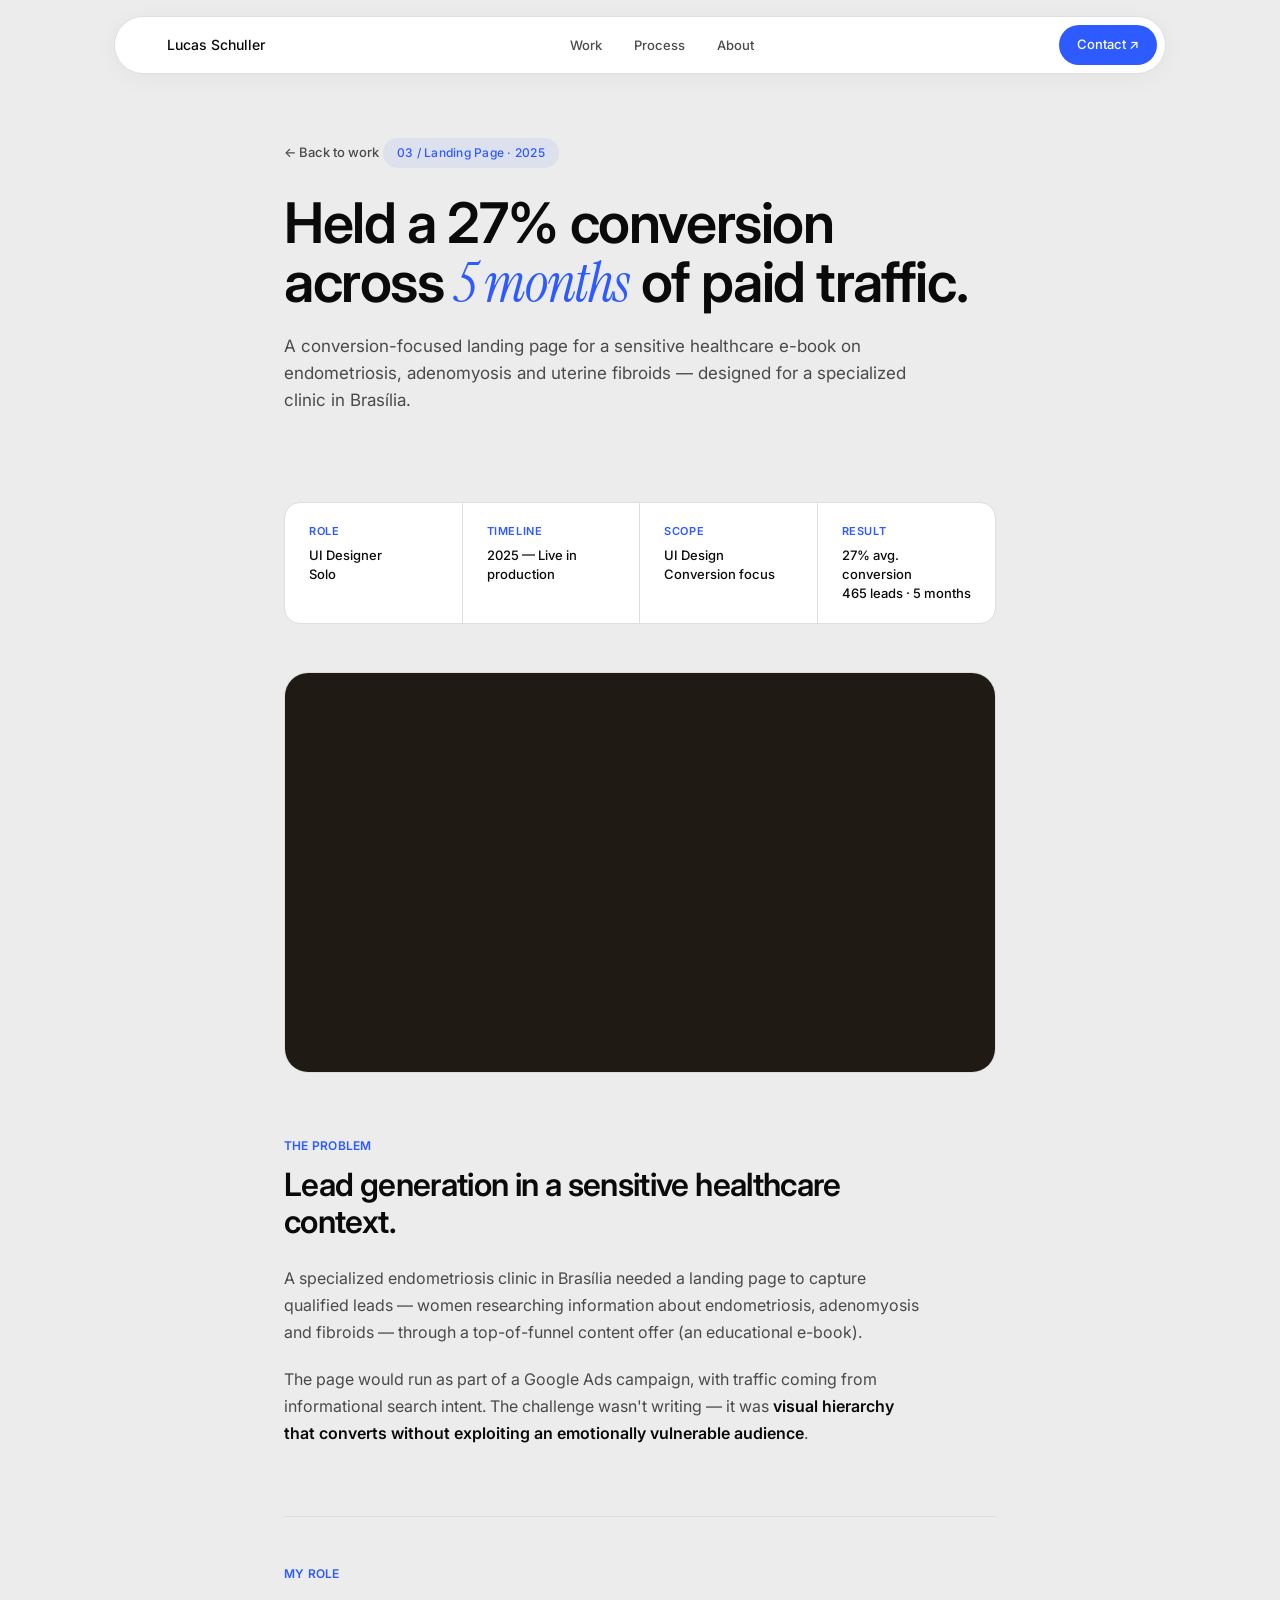
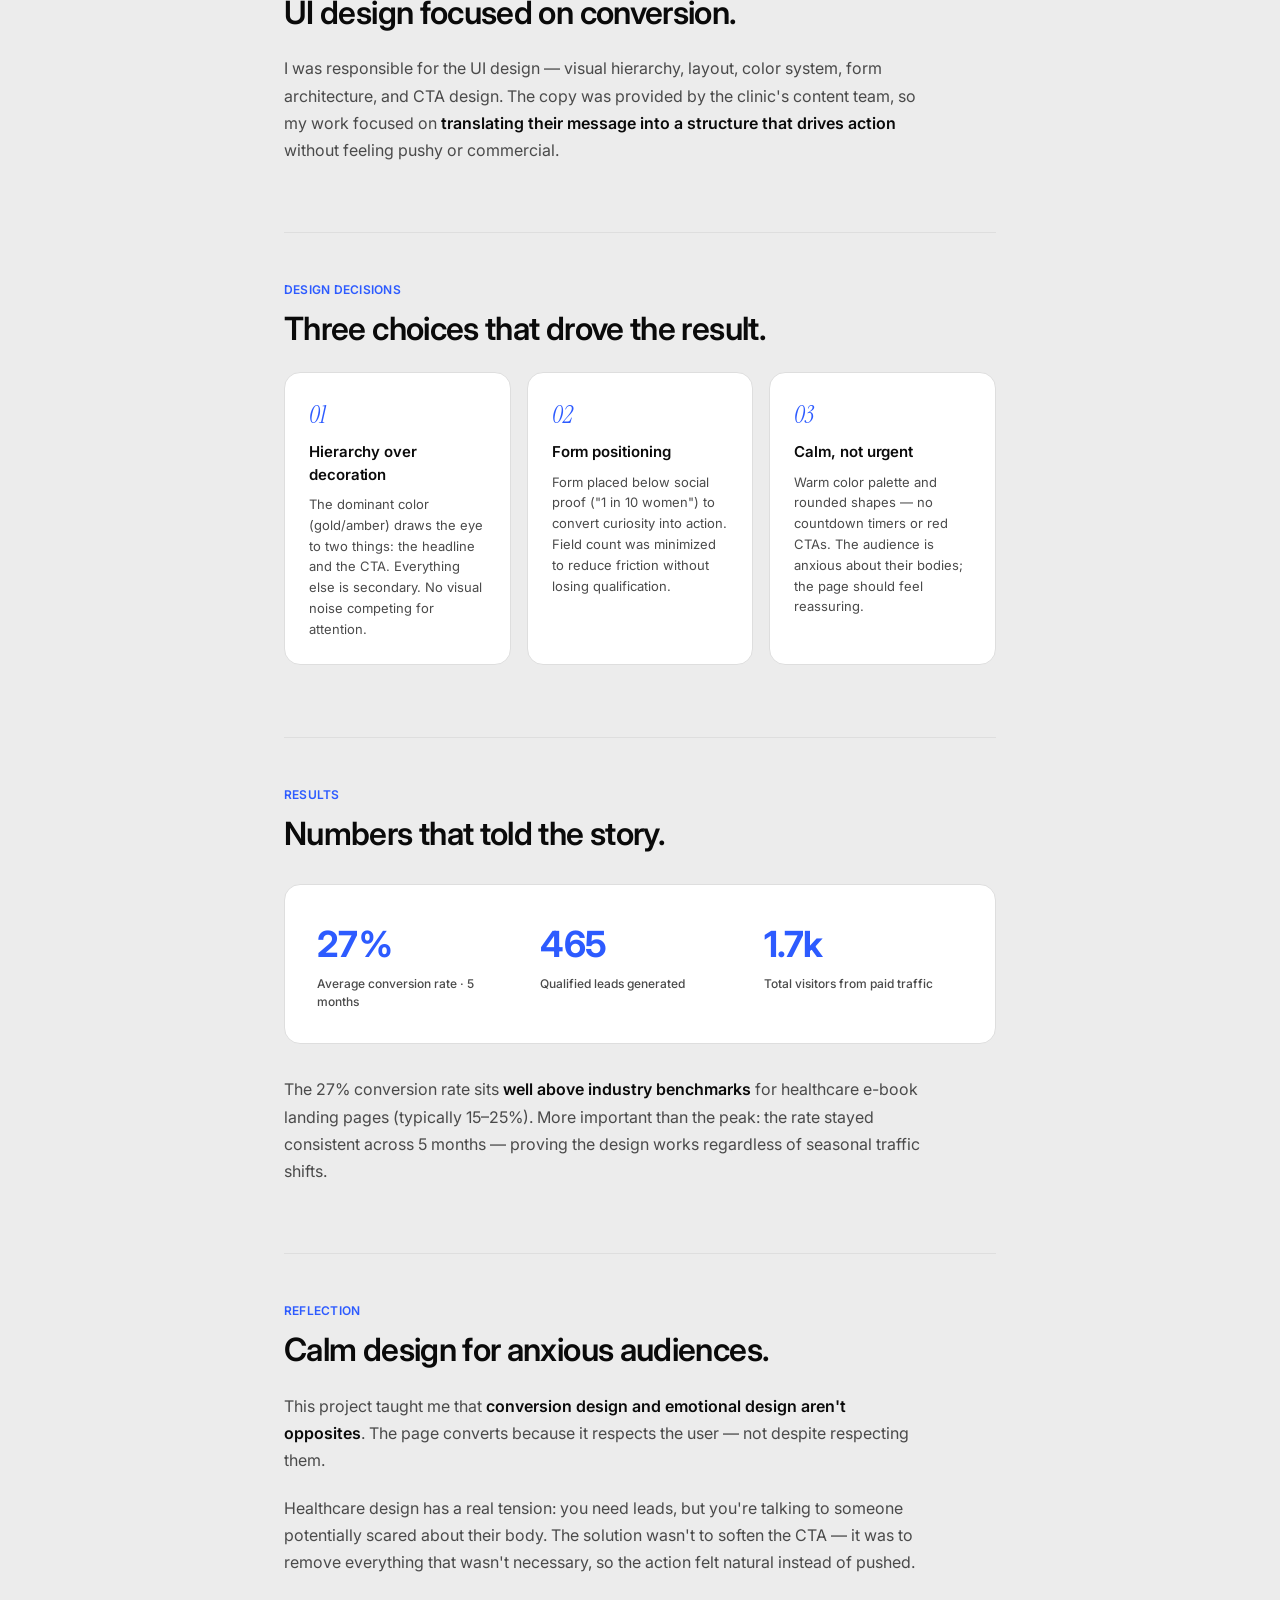
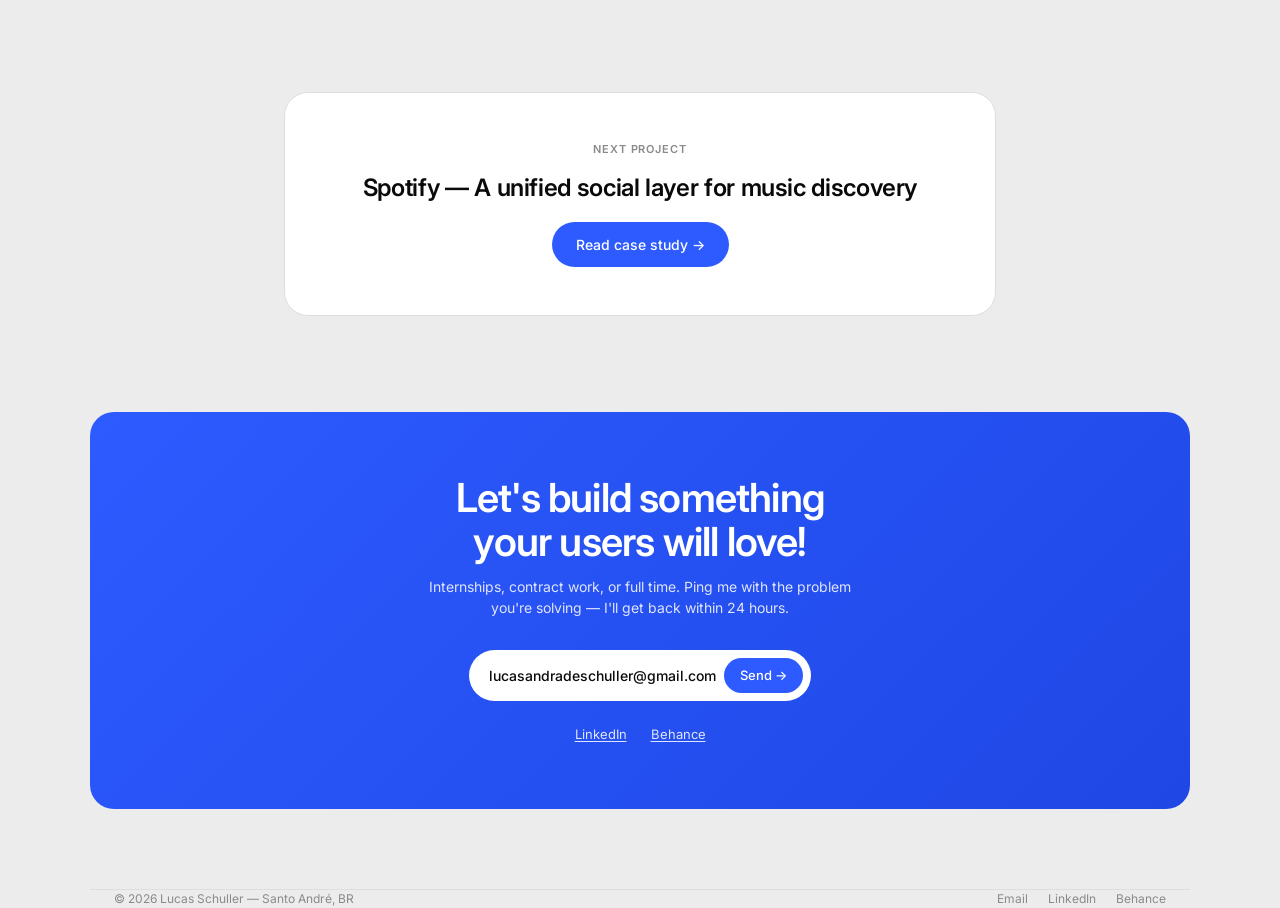
==== case-endometriose.html @ 64b1957c "Add files via upload" ====
<!DOCTYPE html>
<html lang="en">
<head>
<meta charset="UTF-8">
<meta name="viewport" content="width=device-width, initial-scale=1.0">
<title>Endo Clinic — Case Study · Lucas Schuller</title>
<link rel="preconnect" href="https://fonts.googleapis.com">
<link rel="preconnect" href="https://fonts.gstatic.com" crossorigin>
<link href="https://fonts.googleapis.com/css2?family=Inter:wght@300;400;500;600;700;800&family=Instrument+Serif:ital@0;1&display=swap" rel="stylesheet">
<link rel="stylesheet" href="case.css">
<style>
  .endo-video-container {
    background: #1F1A14;
    aspect-ratio: 16/9;
    display: flex;
    align-items: center;
    justify-content: center;
    overflow: hidden;
  }
  .endo-video-container video {
    width: 100%;
    height: 100%;
    object-fit: cover;
  }
</style>
</head>
<body>

<nav>
  <div class="nav-inner">
    <a href="index.html" class="nav-logo">
      <div class="nav-avatar"></div>
      Lucas Schuller
    </a>
    <ul class="nav-links">
      <li><a href="index.html#work">Work</a></li>
      <li><a href="index.html#process">Process</a></li>
      <li><a href="index.html#about">About</a></li>
    </ul>
    <a href="mailto:lucasandradeschuller@gmail.com" class="btn-contact">Contact ↗</a>
  </div>
</nav>

<div class="container-narrow">
  <div class="case-header">
    <a href="index.html#work" class="back-link">← Back to work</a>
    <span class="case-meta-pill">03 / Landing Page · 2025</span>
    <h1 class="case-h1">Held a 27% conversion across <em>5 months</em> of paid traffic.</h1>
    <p class="case-subhead">A conversion-focused landing page for a sensitive healthcare e-book on endometriosis, adenomyosis and uterine fibroids — designed for a specialized clinic in Brasília.</p>
  </div>

  <div class="case-info">
    <div class="case-info-cell">
      <p class="case-info-label">Role</p>
      <p class="case-info-value">UI Designer<br>Solo</p>
    </div>
    <div class="case-info-cell">
      <p class="case-info-label">Timeline</p>
      <p class="case-info-value">2025 — Live in production</p>
    </div>
    <div class="case-info-cell">
      <p class="case-info-label">Scope</p>
      <p class="case-info-value">UI Design<br>Conversion focus</p>
    </div>
    <div class="case-info-cell">
      <p class="case-info-label">Result</p>
      <p class="case-info-value">27% avg. conversion<br>465 leads · 5 months</p>
    </div>
  </div>
</div>

<div class="container-narrow">
  <div class="case-hero-visual reveal">
    <div class="endo-video-container">
      <video autoplay muted loop playsinline>
        <source src="assets/endo-video.mp4" type="video/mp4">
      </video>
    </div>
  </div>
</div>

<div class="container-narrow">

  <section class="case-section">
    <p class="section-label">The Problem</p>
    <h2 class="section-title">Lead generation in a sensitive healthcare context.</h2>
    <p class="section-text">A specialized endometriosis clinic in Brasília needed a landing page to capture qualified leads — women researching information about endometriosis, adenomyosis and fibroids — through a top-of-funnel content offer (an educational e-book).</p>
    <p class="section-text">The page would run as part of a Google Ads campaign, with traffic coming from informational search intent. The challenge wasn't writing — it was <strong>visual hierarchy that converts without exploiting an emotionally vulnerable audience</strong>.</p>
  </section>

  <section class="case-section">
    <p class="section-label">My Role</p>
    <h2 class="section-title">UI design focused on conversion.</h2>
    <p class="section-text">I was responsible for the UI design — visual hierarchy, layout, color system, form architecture, and CTA design. The copy was provided by the clinic's content team, so my work focused on <strong>translating their message into a structure that drives action</strong> without feeling pushy or commercial.</p>
  </section>

  <section class="case-section">
    <p class="section-label">Design Decisions</p>
    <h2 class="section-title">Three choices that drove the result.</h2>

    <div class="decision-grid">
      <div class="decision-card">
        <p class="decision-num">01</p>
        <p class="decision-title">Hierarchy over decoration</p>
        <p class="decision-desc">The dominant color (gold/amber) draws the eye to two things: the headline and the CTA. Everything else is secondary. No visual noise competing for attention.</p>
      </div>
      <div class="decision-card">
        <p class="decision-num">02</p>
        <p class="decision-title">Form positioning</p>
        <p class="decision-desc">Form placed below social proof ("1 in 10 women") to convert curiosity into action. Field count was minimized to reduce friction without losing qualification.</p>
      </div>
      <div class="decision-card">
        <p class="decision-num">03</p>
        <p class="decision-title">Calm, not urgent</p>
        <p class="decision-desc">Warm color palette and rounded shapes — no countdown timers or red CTAs. The audience is anxious about their bodies; the page should feel reassuring.</p>
      </div>
    </div>
  </section>

  <section class="case-section">
    <p class="section-label">Results</p>
    <h2 class="section-title">Numbers that told the story.</h2>

    <div class="stat-card">
      <div class="stat-row">
        <div>
          <p class="stat-value">27%</p>
          <p class="stat-label">Average conversion rate · 5 months</p>
        </div>
        <div>
          <p class="stat-value">465</p>
          <p class="stat-label">Qualified leads generated</p>
        </div>
        <div>
          <p class="stat-value">1.7k</p>
          <p class="stat-label">Total visitors from paid traffic</p>
        </div>
      </div>
    </div>

    <p class="section-text">The 27% conversion rate sits <strong>well above industry benchmarks</strong> for healthcare e-book landing pages (typically 15–25%). More important than the peak: the rate stayed consistent across 5 months — proving the design works regardless of seasonal traffic shifts.</p>
  </section>

  <section class="case-section">
    <p class="section-label">Reflection</p>
    <h2 class="section-title">Calm design for anxious audiences.</h2>
    <p class="section-text">This project taught me that <strong>conversion design and emotional design aren't opposites</strong>. The page converts because it respects the user — not despite respecting them.</p>
    <p class="section-text">Healthcare design has a real tension: you need leads, but you're talking to someone potentially scared about their body. The solution wasn't to soften the CTA — it was to remove everything that wasn't necessary, so the action felt natural instead of pushed.</p>
  </section>

  <div class="next-case">
    <p class="next-case-label">Next project</p>
    <p class="next-case-title">Spotify — A unified social layer for music discovery</p>
    <a href="case-spotify.html">Read case study →</a>
  </div>

</div>

<section id="contact" class="container">
  <div class="contact-card">
    <h2 class="contact-heading">Let's build something<br>your users will love!</h2>
    <p class="contact-sub">Internships, contract work, or full time. Ping me with the problem you're solving — I'll get back within 24 hours.</p>
    <div class="contact-email-row">
      <span>lucasandradeschuller@gmail.com</span>
      <a href="mailto:lucasandradeschuller@gmail.com">Send →</a>
    </div>
    <div class="contact-links">
      <a href="https://www.linkedin.com/in/lucas-andrade-schuller-6a0051228/" target="_blank" class="contact-link">LinkedIn</a>
      <a href="https://www.behance.net/lucasschuller" target="_blank" class="contact-link">Behance</a>
    </div>
  </div>
</section>

<footer class="container">
  <span>© 2026 Lucas Schuller — Santo André, BR</span>
  <div class="footer-links">
    <a href="mailto:lucasandradeschuller@gmail.com">Email</a>
    <a href="https://www.linkedin.com/in/lucas-andrade-schuller-6a0051228/" target="_blank">LinkedIn</a>
    <a href="https://www.behance.net/lucasschuller" target="_blank">Behance</a>
  </div>
</footer>

<script>
  const reveals = document.querySelectorAll('.reveal');
  const observer = new IntersectionObserver(entries => {
    entries.forEach(e => {
      if (e.isIntersecting) {
        e.target.classList.add('visible');
        observer.unobserve(e.target);
      }
    });
  }, { threshold: 0.1 });
  reveals.forEach(el => observer.observe(el));
</script>
</body>
</html>
---- case.css ----
/* Shared styles for case study pages */
*, *::before, *::after { margin: 0; padding: 0; box-sizing: border-box; }

:root {
  --bg: #ECECEC;
  --bg-card: #F4F4F4;
  --bg-elevated: #FFFFFF;
  --ink: #0A0A0A;
  --ink-mid: #4A4A4A;
  --ink-light: #8A8A8A;
  --ink-faint: #BCBCBC;
  --border: #DEDEDE;
  --accent: #2D5BFF;
  --accent-hover: #1F47E5;
  --sans: 'Inter', system-ui, sans-serif;
  --serif: 'Instrument Serif', Georgia, serif;
  --radius-sm: 8px;
  --radius-md: 16px;
  --radius-lg: 24px;
}

html { scroll-behavior: smooth; }
body {
  background: var(--bg);
  color: var(--ink);
  font-family: var(--sans);
  font-weight: 400;
  font-size: 15px;
  line-height: 1.5;
  -webkit-font-smoothing: antialiased;
}

.container { max-width: 1100px; margin: 0 auto; padding: 0 24px; }
.container-narrow { max-width: 760px; margin: 0 auto; padding: 0 24px; }

/* Nav (same as index) */
nav {
  position: sticky;
  top: 16px;
  z-index: 100;
  margin: 16px auto 0;
  max-width: 1100px;
  padding: 0 24px;
}
.nav-inner {
  background: var(--bg-elevated);
  border: 1px solid var(--border);
  border-radius: 100px;
  padding: 8px 8px 8px 16px;
  display: flex;
  justify-content: space-between;
  align-items: center;
  box-shadow: 0 4px 24px rgba(0,0,0,0.04);
}
.nav-logo {
  display: flex;
  align-items: center;
  gap: 8px;
  font-weight: 500;
  font-size: 14px;
  text-decoration: none;
  color: var(--ink);
}
.nav-avatar {
  width: 28px;
  height: 28px;
  border-radius: 50%;
  background: url('assets/lucas-photo.jpg') center/cover;
}
.nav-links { display: flex; gap: 4px; list-style: none; }
.nav-links a {
  font-size: 13px;
  font-weight: 500;
  text-decoration: none;
  color: var(--ink-mid);
  padding: 8px 14px;
  border-radius: 100px;
  transition: all 0.15s;
}
.nav-links a:hover { color: var(--ink); background: var(--bg); }

.btn-contact {
  background: var(--accent);
  color: white;
  font-size: 13px;
  font-weight: 500;
  padding: 10px 18px;
  border-radius: 100px;
  text-decoration: none;
  transition: all 0.15s;
}
.btn-contact:hover { background: var(--accent-hover); }

/* Back link */
.back-link {
  display: inline-flex;
  align-items: center;
  gap: 8px;
  font-size: 13px;
  color: var(--ink-mid);
  text-decoration: none;
  margin-bottom: 2rem;
  transition: color 0.15s;
  font-weight: 500;
}
.back-link:hover { color: var(--ink); }

/* Case header */
.case-header { padding: 4rem 0 3rem; }

.case-meta-pill {
  display: inline-flex;
  gap: 8px;
  align-items: center;
  font-size: 12px;
  font-weight: 500;
  color: var(--accent);
  background: rgba(45, 91, 255, 0.08);
  padding: 6px 14px;
  border-radius: 100px;
  margin-bottom: 1.25rem;
  letter-spacing: 0.02em;
}

.case-h1 {
  font-size: clamp(36px, 5vw, 56px);
  font-weight: 600;
  line-height: 1.05;
  letter-spacing: -0.025em;
  margin-bottom: 1.25rem;
  max-width: 760px;
}
.case-h1 em {
  font-family: var(--serif);
  font-style: italic;
  font-weight: 400;
  color: var(--accent);
}

.case-subhead {
  font-size: 17px;
  color: var(--ink-mid);
  line-height: 1.6;
  max-width: 640px;
  margin-bottom: 2.5rem;
}

/* Case info grid */
.case-info {
  display: grid;
  grid-template-columns: repeat(4, 1fr);
  gap: 0;
  background: var(--bg-elevated);
  border: 1px solid var(--border);
  border-radius: var(--radius-md);
  overflow: hidden;
  margin-bottom: 3rem;
}
@media (max-width: 720px) {
  .case-info { grid-template-columns: repeat(2, 1fr); }
}
.case-info-cell {
  padding: 1.25rem 1.5rem;
  border-right: 1px solid var(--border);
}
.case-info-cell:last-child { border-right: none; }
@media (max-width: 720px) {
  .case-info-cell { border-right: 1px solid var(--border); border-bottom: 1px solid var(--border); }
  .case-info-cell:nth-child(2n) { border-right: none; }
  .case-info-cell:nth-last-child(-n+2) { border-bottom: none; }
}
.case-info-label {
  font-size: 11px;
  font-weight: 600;
  color: var(--accent);
  text-transform: uppercase;
  letter-spacing: 0.06em;
  margin-bottom: 0.4rem;
}
.case-info-value {
  font-size: 13px;
  color: var(--ink);
  font-weight: 500;
  line-height: 1.45;
}

/* Hero visual */
.case-hero-visual {
  border-radius: var(--radius-lg);
  overflow: hidden;
  margin-bottom: 4rem;
  background: var(--bg-elevated);
  border: 1px solid var(--border);
}
.case-hero-visual img,
.case-hero-visual video {
  width: 100%;
  display: block;
}

/* Section */
.case-section {
  padding: 3rem 0;
  border-top: 1px solid var(--border);
}
.case-section:first-of-type { border-top: none; padding-top: 0; }

.section-label {
  font-size: 12px;
  font-weight: 600;
  color: var(--accent);
  margin-bottom: 0.75rem;
  letter-spacing: 0.02em;
  text-transform: uppercase;
}

.section-title {
  font-size: clamp(24px, 3vw, 32px);
  font-weight: 600;
  line-height: 1.15;
  letter-spacing: -0.02em;
  margin-bottom: 1.5rem;
  max-width: 640px;
}

.section-text {
  font-size: 16px;
  color: var(--ink-mid);
  line-height: 1.7;
  max-width: 640px;
  margin-bottom: 1.25rem;
}

.section-text strong { color: var(--ink); font-weight: 600; }

/* Highlight stat */
.stat-card {
  background: var(--bg-elevated);
  border: 1px solid var(--border);
  border-radius: var(--radius-md);
  padding: 2rem;
  margin: 2rem 0;
}
.stat-row {
  display: grid;
  grid-template-columns: repeat(3, 1fr);
  gap: 1.5rem;
}
@media (max-width: 720px) { .stat-row { grid-template-columns: 1fr; } }
.stat-value {
  font-size: 36px;
  font-weight: 700;
  letter-spacing: -0.02em;
  color: var(--accent);
  margin-bottom: 0.25rem;
}
.stat-label {
  font-size: 12px;
  font-weight: 500;
  color: var(--ink-mid);
}

/* Decision cards */
.decision-grid {
  display: grid;
  grid-template-columns: repeat(3, 1fr);
  gap: 1rem;
  margin: 1.5rem 0;
}
@media (max-width: 720px) { .decision-grid { grid-template-columns: 1fr; } }
.decision-card {
  background: var(--bg-elevated);
  border: 1px solid var(--border);
  border-radius: var(--radius-md);
  padding: 1.5rem;
}
.decision-num {
  font-family: var(--serif);
  font-style: italic;
  font-size: 24px;
  color: var(--accent);
  margin-bottom: 0.5rem;
}
.decision-title {
  font-size: 15px;
  font-weight: 600;
  margin-bottom: 0.5rem;
  letter-spacing: -0.005em;
}
.decision-desc {
  font-size: 13px;
  color: var(--ink-mid);
  line-height: 1.6;
}

/* Image showcase */
.showcase {
  margin: 2rem 0;
  border-radius: var(--radius-md);
  overflow: hidden;
  background: var(--bg-elevated);
  border: 1px solid var(--border);
}
.showcase img, .showcase video {
  width: 100%;
  display: block;
}
.showcase-2col {
  display: grid;
  grid-template-columns: 1fr 1fr;
  gap: 1rem;
  margin: 2rem 0;
}
@media (max-width: 720px) { .showcase-2col { grid-template-columns: 1fr; } }
.showcase-2col > div {
  border-radius: var(--radius-md);
  overflow: hidden;
  background: var(--bg-elevated);
  border: 1px solid var(--border);
}
.showcase-2col img {
  width: 100%;
  display: block;
}

/* Live link button */
.live-link {
  display: inline-flex;
  align-items: center;
  gap: 8px;
  background: var(--accent);
  color: white;
  font-size: 14px;
  font-weight: 500;
  padding: 12px 24px;
  border-radius: 100px;
  text-decoration: none;
  transition: all 0.2s;
  margin-top: 1rem;
}
.live-link:hover { background: var(--accent-hover); transform: translateY(-1px); }

/* Next case CTA */
.next-case {
  background: var(--bg-elevated);
  border: 1px solid var(--border);
  border-radius: var(--radius-lg);
  padding: 3rem 2rem;
  text-align: center;
  margin: 3rem 0;
}
.next-case-label {
  font-size: 11px;
  font-weight: 600;
  color: var(--ink-light);
  text-transform: uppercase;
  letter-spacing: 0.08em;
  margin-bottom: 0.75rem;
}
.next-case-title {
  font-size: 24px;
  font-weight: 600;
  margin-bottom: 1rem;
  letter-spacing: -0.015em;
}
.next-case a {
  display: inline-flex;
  align-items: center;
  gap: 8px;
  background: var(--accent);
  color: white;
  font-size: 14px;
  font-weight: 500;
  padding: 12px 24px;
  border-radius: 100px;
  text-decoration: none;
  transition: all 0.2s;
}
.next-case a:hover { background: var(--accent-hover); transform: translateY(-1px); }

/* Contact section (reused from index) */
#contact { padding: 3rem 0 5rem; }
.contact-card {
  background: linear-gradient(135deg, #2D5BFF, #1F47E5);
  border-radius: var(--radius-lg);
  padding: 4rem 2rem;
  text-align: center;
  color: white;
}
.contact-heading {
  font-size: clamp(28px, 4vw, 40px);
  font-weight: 600;
  line-height: 1.1;
  letter-spacing: -0.02em;
  margin-bottom: 0.75rem;
}
.contact-sub {
  font-size: 14px;
  opacity: 0.85;
  margin-bottom: 2rem;
  max-width: 460px;
  margin-left: auto;
  margin-right: auto;
}
.contact-email-row {
  display: inline-flex;
  align-items: center;
  gap: 8px;
  background: white;
  padding: 8px 8px 8px 20px;
  border-radius: 100px;
  margin-bottom: 1.5rem;
}
.contact-email-row span {
  color: var(--ink);
  font-size: 14px;
  font-weight: 500;
}
.contact-email-row a {
  background: var(--accent);
  color: white;
  padding: 8px 16px;
  border-radius: 100px;
  font-size: 13px;
  font-weight: 500;
  text-decoration: none;
}
.contact-links {
  display: flex;
  gap: 1.5rem;
  justify-content: center;
}
.contact-link {
  font-size: 13px;
  color: rgba(255,255,255,0.85);
  text-decoration: underline;
  text-underline-offset: 2px;
}
.contact-link:hover { color: white; }

footer {
  padding: 1.5rem 0 2rem;
  border-top: 1px solid var(--border);
  display: flex;
  justify-content: space-between;
  align-items: center;
  font-size: 12px;
  color: var(--ink-light);
}
.footer-links { display: flex; gap: 1.25rem; }
.footer-links a { color: var(--ink-light); text-decoration: none; }
.footer-links a:hover { color: var(--ink); }

.reveal {
  opacity: 0;
  transform: translateY(20px);
  transition: opacity 0.7s cubic-bezier(0.23,1,0.32,1), transform 0.7s cubic-bezier(0.23,1,0.32,1);
}
.reveal.visible { opacity: 1; transform: translateY(0); }
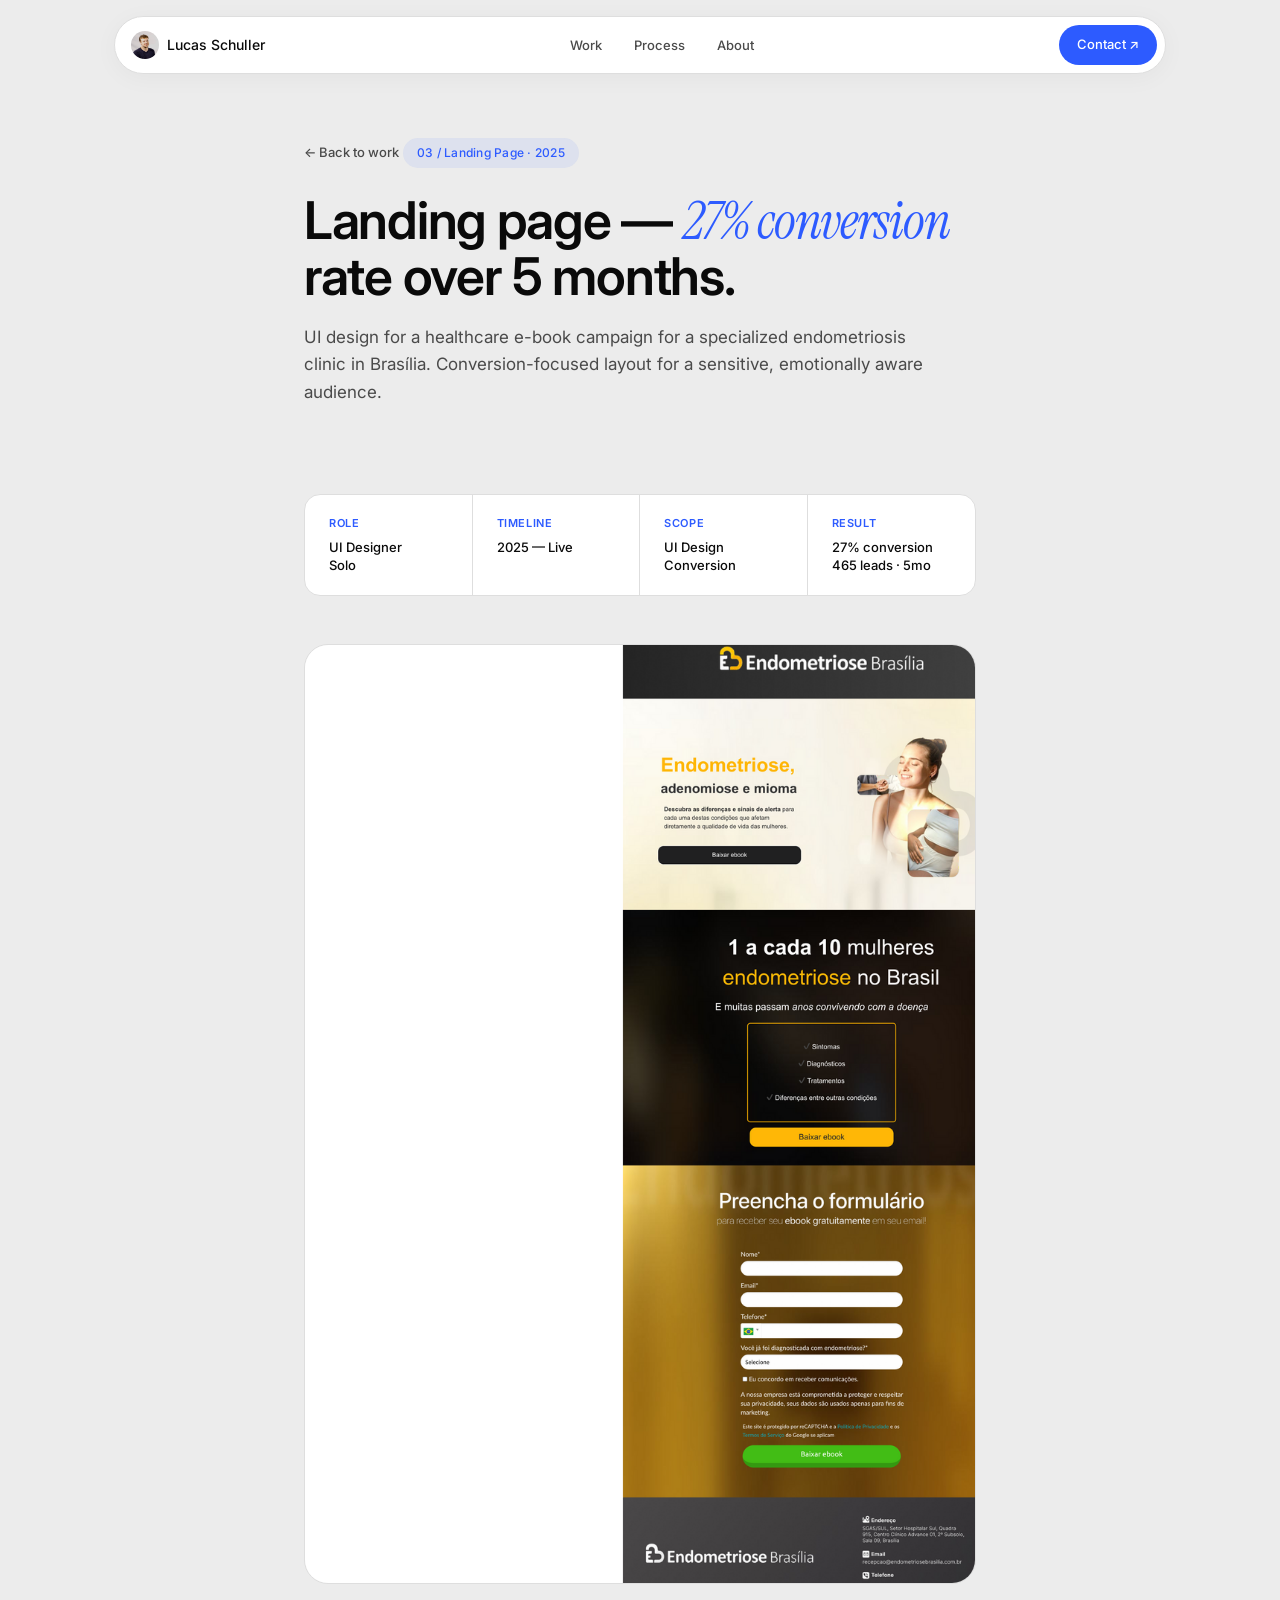
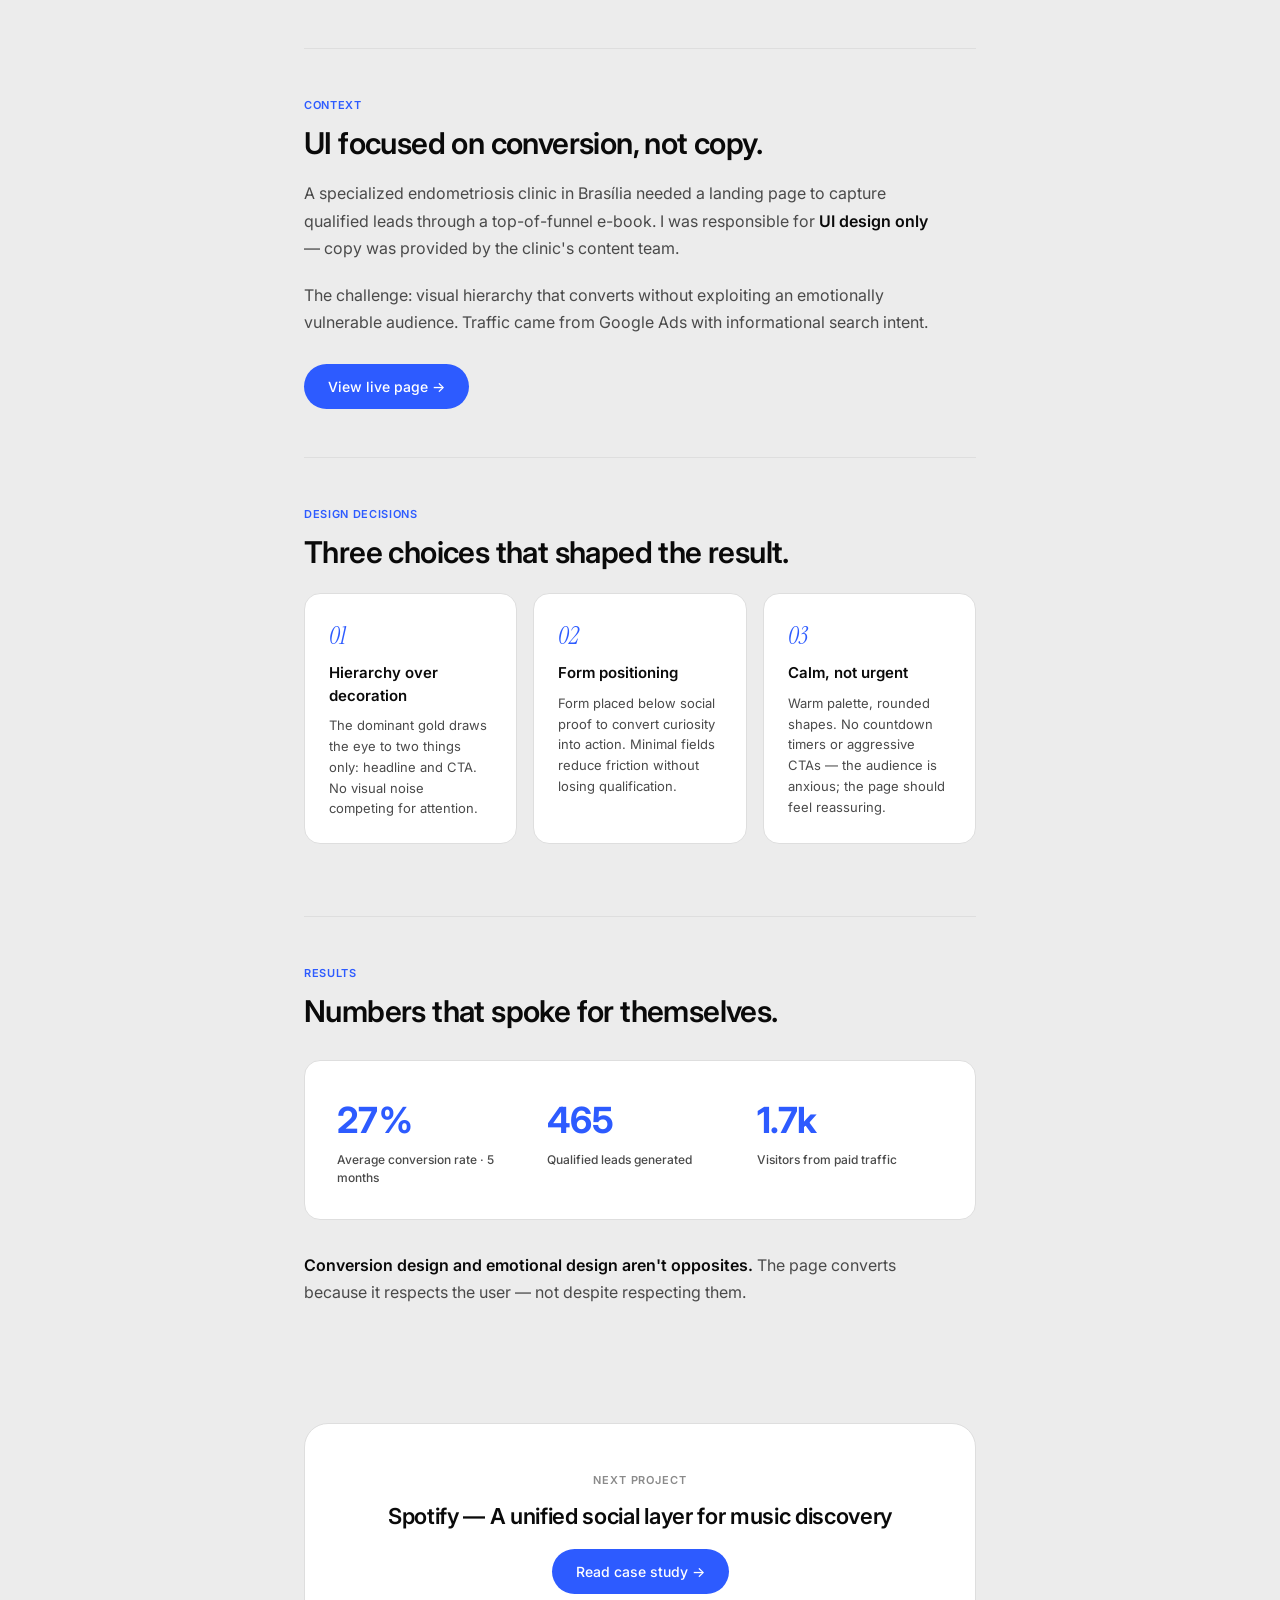
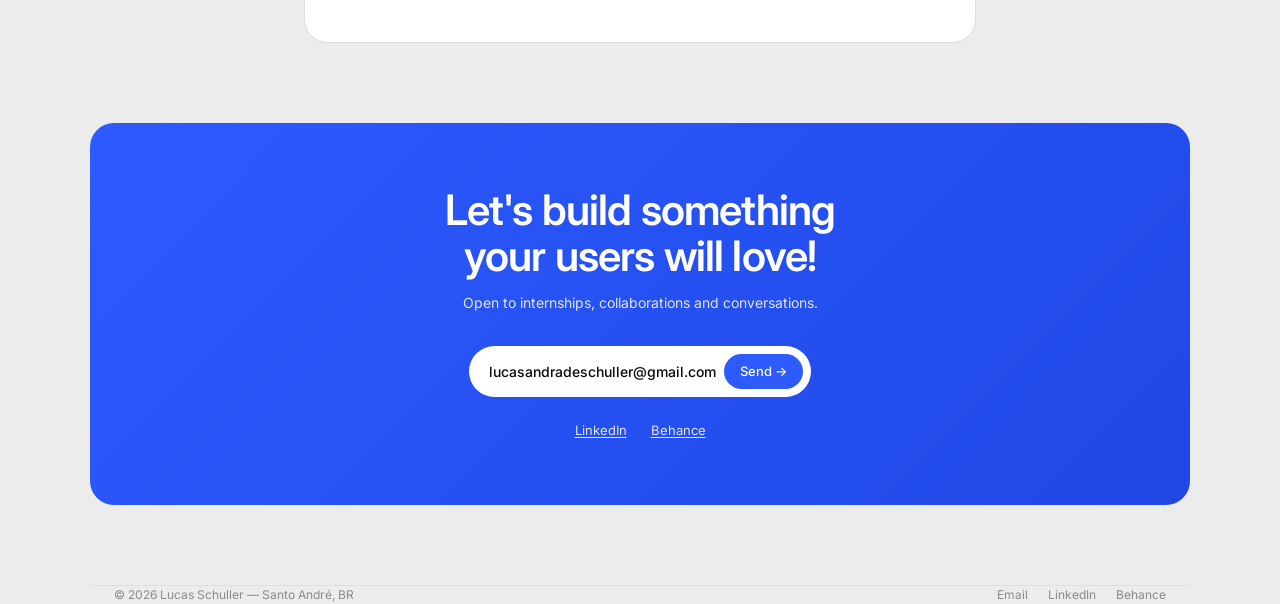
==== commit 859be40f: "Add files via upload" ====
--- a/case-endometriose.html
+++ b/case-endometriose.html
@@ -3,30 +3,14 @@
 <head>
 <meta charset="UTF-8">
 <meta name="viewport" content="width=device-width, initial-scale=1.0">
-<title>Endo Clinic — Case Study · Lucas Schuller</title>
-<link rel="preconnect" href="https://fonts.googleapis.com">
-<link rel="preconnect" href="https://fonts.gstatic.com" crossorigin>
-<link href="https://fonts.googleapis.com/css2?family=Inter:wght@300;400;500;600;700;800&family=Instrument+Serif:ital@0;1&display=swap" rel="stylesheet">
+<title>Endo Clinic — Lucas Schuller</title>
+<link href="https://fonts.googleapis.com/css2?family=Inter:ital,wght@0,300;0,400;0,500;0,600;0,700;0,800;1,400&family=Instrument+Serif:ital@0;1&display=swap" rel="stylesheet">
 <link rel="stylesheet" href="case.css">
-<style>
-  .endo-video-container {
-    background: #1F1A14;
-    aspect-ratio: 16/9;
-    display: flex;
-    align-items: center;
-    justify-content: center;
-    overflow: hidden;
-  }
-  .endo-video-container video {
-    width: 100%;
-    height: 100%;
-    object-fit: cover;
-  }
-</style>
+
 </head>
 <body>
 
-<nav>
+<div class="nav-wrap" id="nav-bar">
   <div class="nav-inner">
     <a href="index.html" class="nav-logo">
       <div class="nav-avatar"></div>
@@ -37,143 +21,72 @@
       <li><a href="index.html#process">Process</a></li>
       <li><a href="index.html#about">About</a></li>
     </ul>
-    <a href="mailto:lucasandradeschuller@gmail.com" class="btn-contact">Contact ↗</a>
+    <a href="mailto:lucasandradeschuller@gmail.com" class="btn-cta">Contact ↗</a>
   </div>
-</nav>
+</div>
 
-<div class="container-narrow">
+<div class="narrow">
   <div class="case-header">
-    <a href="index.html#work" class="back-link">← Back to work</a>
-    <span class="case-meta-pill">03 / Landing Page · 2025</span>
-    <h1 class="case-h1">Held a 27% conversion across <em>5 months</em> of paid traffic.</h1>
-    <p class="case-subhead">A conversion-focused landing page for a sensitive healthcare e-book on endometriosis, adenomyosis and uterine fibroids — designed for a specialized clinic in Brasília.</p>
+    <a href="index.html" class="back-btn">← Back to work</a>
+    <div class="case-pill">03 / Landing Page · 2025</div>
+    <h1 class="case-h1">Landing page — <em>27% conversion</em> rate over 5 months.</h1>
+    <p class="case-sub">UI design for a healthcare e-book campaign for a specialized endometriosis clinic in Brasília. Conversion-focused layout for a sensitive, emotionally aware audience.</p>
   </div>
+  <div class="case-info">
+    <div class="info-cell"><p class="info-label">Role</p><p class="info-val">UI Designer<br>Solo</p></div>
+    <div class="info-cell"><p class="info-label">Timeline</p><p class="info-val">2025 — Live</p></div>
+    <div class="info-cell"><p class="info-label">Scope</p><p class="info-val">UI Design<br>Conversion</p></div>
+    <div class="info-cell"><p class="info-label">Result</p><p class="info-val">27% conversion<br>465 leads · 5mo</p></div>
+  </div>
+  <div class="hero-visual"><img src="assets/endo-lp-clean.png" alt="Endometriose LP"></div>
+  <div class="case-section">
+    <p class="cs-label">Context</p>
+    <h2 class="cs-title">UI focused on conversion, not copy.</h2>
+    <p class="cs-text">A specialized endometriosis clinic in Brasília needed a landing page to capture qualified leads through a top-of-funnel e-book. I was responsible for <strong>UI design only</strong> — copy was provided by the clinic's content team.</p>
+    <p class="cs-text">The challenge: visual hierarchy that converts without exploiting an emotionally vulnerable audience. Traffic came from Google Ads with informational search intent.</p>
+    <a href="https://materiais.endometriosebsb.med.br" target="_blank" class="live-btn" style="margin-top:0.5rem;margin-bottom:0">View live page →</a>
+  </div>
+  <div class="case-section">
+    <p class="cs-label">Design Decisions</p>
+    <h2 class="cs-title">Three choices that shaped the result.</h2>
+    <div class="dgrid">
+      <div class="dcell"><p class="dcell-num">01</p><p class="dcell-title">Hierarchy over decoration</p><p class="dcell-desc">The dominant gold draws the eye to two things only: headline and CTA. No visual noise competing for attention.</p></div>
+      <div class="dcell"><p class="dcell-num">02</p><p class="dcell-title">Form positioning</p><p class="dcell-desc">Form placed below social proof to convert curiosity into action. Minimal fields reduce friction without losing qualification.</p></div>
+      <div class="dcell"><p class="dcell-num">03</p><p class="dcell-title">Calm, not urgent</p><p class="dcell-desc">Warm palette, rounded shapes. No countdown timers or aggressive CTAs — the audience is anxious; the page should feel reassuring.</p></div>
+    </div>
+  </div>
+  <div class="case-section">
+    <p class="cs-label">Results</p>
+    <h2 class="cs-title">Numbers that spoke for themselves.</h2>
+    <div class="stat-card"><div class="stat-row">
+      <div><p class="stat-val">27%</p><p class="stat-lbl">Average conversion rate · 5 months</p></div>
+      <div><p class="stat-val">465</p><p class="stat-lbl">Qualified leads generated</p></div>
+      <div><p class="stat-val">1.7k</p><p class="stat-lbl">Visitors from paid traffic</p></div>
+    </div></div>
+    <p class="cs-text"><strong>Conversion design and emotional design aren't opposites.</strong> The page converts because it respects the user — not despite respecting them.</p>
+  </div>
+  <div class="next-card">
+    <p class="next-lbl">Next project</p>
+    <p class="next-title">Spotify — A unified social layer for music discovery</p>
+    <a href="case-spotify.html" class="btn-primary" style="display:inline-flex">Read case study →</a>
+  </div>
+</div>
 
-  <div class="case-info">
-    <div class="case-info-cell">
-      <p class="case-info-label">Role</p>
-      <p class="case-info-value">UI Designer<br>Solo</p>
-    </div>
-    <div class="case-info-cell">
-      <p class="case-info-label">Timeline</p>
-      <p class="case-info-value">2025 — Live in production</p>
-    </div>
-    <div class="case-info-cell">
-      <p class="case-info-label">Scope</p>
-      <p class="case-info-value">UI Design<br>Conversion focus</p>
-    </div>
-    <div class="case-info-cell">
-      <p class="case-info-label">Result</p>
-      <p class="case-info-value">27% avg. conversion<br>465 leads · 5 months</p>
+<div class="container" style="padding:2rem 0 5rem">
+  <div class="contact-card">
+    <h2 class="contact-h">Let's build something<br>your users will love!</h2>
+    <p class="contact-sub">Open to internships, collaborations and conversations.</p>
+    <div class="email-row"><span>lucasandradeschuller@gmail.com</span><a href="mailto:lucasandradeschuller@gmail.com">Send →</a></div>
+    <div class="c-links">
+      <a href="https://www.linkedin.com/in/lucas-andrade-schuller-6a0051228/" target="_blank" class="c-link">LinkedIn</a>
+      <a href="https://www.behance.net/lucasschuller" target="_blank" class="c-link">Behance</a>
     </div>
   </div>
 </div>
 
-<div class="container-narrow">
-  <div class="case-hero-visual reveal">
-    <div class="endo-video-container">
-      <video autoplay muted loop playsinline>
-        <source src="assets/endo-video.mp4" type="video/mp4">
-      </video>
-    </div>
-  </div>
-</div>
-
-<div class="container-narrow">
-
-  <section class="case-section">
-    <p class="section-label">The Problem</p>
-    <h2 class="section-title">Lead generation in a sensitive healthcare context.</h2>
-    <p class="section-text">A specialized endometriosis clinic in Brasília needed a landing page to capture qualified leads — women researching information about endometriosis, adenomyosis and fibroids — through a top-of-funnel content offer (an educational e-book).</p>
-    <p class="section-text">The page would run as part of a Google Ads campaign, with traffic coming from informational search intent. The challenge wasn't writing — it was <strong>visual hierarchy that converts without exploiting an emotionally vulnerable audience</strong>.</p>
-  </section>
-
-  <section class="case-section">
-    <p class="section-label">My Role</p>
-    <h2 class="section-title">UI design focused on conversion.</h2>
-    <p class="section-text">I was responsible for the UI design — visual hierarchy, layout, color system, form architecture, and CTA design. The copy was provided by the clinic's content team, so my work focused on <strong>translating their message into a structure that drives action</strong> without feeling pushy or commercial.</p>
-  </section>
-
-  <section class="case-section">
-    <p class="section-label">Design Decisions</p>
-    <h2 class="section-title">Three choices that drove the result.</h2>
-
-    <div class="decision-grid">
-      <div class="decision-card">
-        <p class="decision-num">01</p>
-        <p class="decision-title">Hierarchy over decoration</p>
-        <p class="decision-desc">The dominant color (gold/amber) draws the eye to two things: the headline and the CTA. Everything else is secondary. No visual noise competing for attention.</p>
-      </div>
-      <div class="decision-card">
-        <p class="decision-num">02</p>
-        <p class="decision-title">Form positioning</p>
-        <p class="decision-desc">Form placed below social proof ("1 in 10 women") to convert curiosity into action. Field count was minimized to reduce friction without losing qualification.</p>
-      </div>
-      <div class="decision-card">
-        <p class="decision-num">03</p>
-        <p class="decision-title">Calm, not urgent</p>
-        <p class="decision-desc">Warm color palette and rounded shapes — no countdown timers or red CTAs. The audience is anxious about their bodies; the page should feel reassuring.</p>
-      </div>
-    </div>
-  </section>
-
-  <section class="case-section">
-    <p class="section-label">Results</p>
-    <h2 class="section-title">Numbers that told the story.</h2>
-
-    <div class="stat-card">
-      <div class="stat-row">
-        <div>
-          <p class="stat-value">27%</p>
-          <p class="stat-label">Average conversion rate · 5 months</p>
-        </div>
-        <div>
-          <p class="stat-value">465</p>
-          <p class="stat-label">Qualified leads generated</p>
-        </div>
-        <div>
-          <p class="stat-value">1.7k</p>
-          <p class="stat-label">Total visitors from paid traffic</p>
-        </div>
-      </div>
-    </div>
-
-    <p class="section-text">The 27% conversion rate sits <strong>well above industry benchmarks</strong> for healthcare e-book landing pages (typically 15–25%). More important than the peak: the rate stayed consistent across 5 months — proving the design works regardless of seasonal traffic shifts.</p>
-  </section>
-
-  <section class="case-section">
-    <p class="section-label">Reflection</p>
-    <h2 class="section-title">Calm design for anxious audiences.</h2>
-    <p class="section-text">This project taught me that <strong>conversion design and emotional design aren't opposites</strong>. The page converts because it respects the user — not despite respecting them.</p>
-    <p class="section-text">Healthcare design has a real tension: you need leads, but you're talking to someone potentially scared about their body. The solution wasn't to soften the CTA — it was to remove everything that wasn't necessary, so the action felt natural instead of pushed.</p>
-  </section>
-
-  <div class="next-case">
-    <p class="next-case-label">Next project</p>
-    <p class="next-case-title">Spotify — A unified social layer for music discovery</p>
-    <a href="case-spotify.html">Read case study →</a>
-  </div>
-
-</div>
-
-<section id="contact" class="container">
-  <div class="contact-card">
-    <h2 class="contact-heading">Let's build something<br>your users will love!</h2>
-    <p class="contact-sub">Internships, contract work, or full time. Ping me with the problem you're solving — I'll get back within 24 hours.</p>
-    <div class="contact-email-row">
-      <span>lucasandradeschuller@gmail.com</span>
-      <a href="mailto:lucasandradeschuller@gmail.com">Send →</a>
-    </div>
-    <div class="contact-links">
-      <a href="https://www.linkedin.com/in/lucas-andrade-schuller-6a0051228/" target="_blank" class="contact-link">LinkedIn</a>
-      <a href="https://www.behance.net/lucasschuller" target="_blank" class="contact-link">Behance</a>
-    </div>
-  </div>
-</section>
-
 <footer class="container">
   <span>© 2026 Lucas Schuller — Santo André, BR</span>
-  <div class="footer-links">
+  <div class="f-links">
     <a href="mailto:lucasandradeschuller@gmail.com">Email</a>
     <a href="https://www.linkedin.com/in/lucas-andrade-schuller-6a0051228/" target="_blank">LinkedIn</a>
     <a href="https://www.behance.net/lucasschuller" target="_blank">Behance</a>
@@ -181,16 +94,8 @@
 </footer>
 
 <script>
-  const reveals = document.querySelectorAll('.reveal');
-  const observer = new IntersectionObserver(entries => {
-    entries.forEach(e => {
-      if (e.isIntersecting) {
-        e.target.classList.add('visible');
-        observer.unobserve(e.target);
-      }
-    });
-  }, { threshold: 0.1 });
-  reveals.forEach(el => observer.observe(el));
+window.addEventListener('scroll', () => {
+  document.getElementById('nav-bar').classList.toggle('scrolled', window.scrollY > 40);
+});
 </script>
-</body>
-</html>
+</body></html>
--- a/case.css
+++ b/case.css
@@ -1,459 +1,129 @@
-/* Shared styles for case study pages */
+
 *, *::before, *::after { margin: 0; padding: 0; box-sizing: border-box; }
+:root {
+  --bg: #ECECEC; --bg-card: #E4E4E4; --bg-elevated: #FFFFFF;
+  --ink: #0A0A0A; --ink-mid: #4A4A4A; --ink-light: #8A8A8A; --ink-faint: #BCBCBC;
+  --border: #DEDEDE; --accent: #2D5BFF; --accent-h: #1F47E5;
+  --sans: 'Inter', system-ui, sans-serif; --serif: 'Instrument Serif', Georgia, serif;
+  --r-sm: 8px; --r-md: 16px; --r-lg: 24px;
+}
+html { scroll-behavior: smooth; }
+body { background: var(--bg); color: var(--ink); font-family: var(--sans); font-size: 15px; line-height: 1.5; -webkit-font-smoothing: antialiased; }
+.container { max-width: 1100px; margin: 0 auto; padding: 0 24px; }
+.narrow { max-width: 720px; margin: 0 auto; padding: 0 24px; }
 
-:root {
-  --bg: #ECECEC;
-  --bg-card: #F4F4F4;
-  --bg-elevated: #FFFFFF;
-  --ink: #0A0A0A;
-  --ink-mid: #4A4A4A;
-  --ink-light: #8A8A8A;
-  --ink-faint: #BCBCBC;
-  --border: #DEDEDE;
-  --accent: #2D5BFF;
-  --accent-hover: #1F47E5;
-  --sans: 'Inter', system-ui, sans-serif;
-  --serif: 'Instrument Serif', Georgia, serif;
-  --radius-sm: 8px;
-  --radius-md: 16px;
-  --radius-lg: 24px;
-}
+/* NAV */
+.nav-wrap { position: sticky; top: 16px; z-index: 100; max-width: 1100px; margin: 16px auto 0; padding: 0 24px; }
+.nav-inner { background: #fff; border: 1px solid var(--border); border-radius: 100px; padding: 8px 8px 8px 16px; display: flex; justify-content: space-between; align-items: center; box-shadow: 0 4px 24px rgba(0,0,0,.04); }
+.nav-logo { display: flex; align-items: center; gap: 8px; font-weight: 500; font-size: 14px; text-decoration: none; color: var(--ink); font-family: var(--sans); }
+.nav-avatar { width: 28px; height: 28px; border-radius: 50%; background: url('assets/lucas-photo.jpg') center/cover; flex-shrink: 0; }
+.nav-links { display: flex; gap: 4px; list-style: none; }
+.nav-links a { font-size: 13px; font-weight: 500; color: var(--ink-mid); padding: 8px 14px; border-radius: 100px; background: none; text-decoration: none; transition: all .15s; }
+.nav-links a:hover { color: var(--ink); background: var(--bg); }
+.btn-cta { background: var(--accent); color: #fff; font-size: 13px; font-weight: 500; padding: 10px 18px; border-radius: 100px; border: none; cursor: pointer; font-family: var(--sans); transition: all .15s; text-decoration: none; display: inline-block; }
+.btn-cta:hover { background: var(--accent-h); }
 
-html { scroll-behavior: smooth; }
-body {
-  background: var(--bg);
-  color: var(--ink);
-  font-family: var(--sans);
-  font-weight: 400;
-  font-size: 15px;
-  line-height: 1.5;
-  -webkit-font-smoothing: antialiased;
-}
+/* HERO (index only) */
+.hero { padding: 6rem 0 5rem; max-width: 720px; }
+.hero-eyebrow { font-size: 11px; font-weight: 500; letter-spacing: .1em; text-transform: uppercase; color: var(--ink-light); margin-bottom: 1.25rem; }
+.hero-title { font-size: clamp(40px,6vw,64px); font-weight: 600; line-height: 1.05; letter-spacing: -.025em; margin-bottom: 1.5rem; }
+.hero-title em { font-family: var(--serif); font-style: italic; font-weight: 400; color: var(--accent); }
+.hero-desc { font-size: 16px; color: var(--ink-mid); line-height: 1.65; max-width: 480px; margin-bottom: 2rem; }
+.btn-primary { background: var(--accent); color: #fff; font-size: 14px; font-weight: 500; padding: 12px 24px; border-radius: 100px; border: none; cursor: pointer; font-family: var(--sans); display: inline-flex; align-items: center; gap: 8px; transition: all .2s; text-decoration: none; }
+.btn-primary:hover { background: var(--accent-h); transform: translateY(-1px); }
 
-.container { max-width: 1100px; margin: 0 auto; padding: 0 24px; }
-.container-narrow { max-width: 760px; margin: 0 auto; padding: 0 24px; }
+/* SECTION LABELS */
+.s-label { font-size: 12px; font-weight: 500; color: var(--accent); margin-bottom: .75rem; }
+.s-title { font-size: clamp(28px,4vw,42px); font-weight: 600; line-height: 1.1; letter-spacing: -.02em; margin-bottom: 2.5rem; }
 
-/* Nav (same as index) */
-nav {
-  position: sticky;
-  top: 16px;
-  z-index: 100;
-  margin: 16px auto 0;
-  max-width: 1100px;
-  padding: 0 24px;
-}
-.nav-inner {
-  background: var(--bg-elevated);
-  border: 1px solid var(--border);
-  border-radius: 100px;
-  padding: 8px 8px 8px 16px;
-  display: flex;
-  justify-content: space-between;
-  align-items: center;
-  box-shadow: 0 4px 24px rgba(0,0,0,0.04);
-}
-.nav-logo {
-  display: flex;
-  align-items: center;
-  gap: 8px;
-  font-weight: 500;
-  font-size: 14px;
-  text-decoration: none;
-  color: var(--ink);
-}
-.nav-avatar {
-  width: 28px;
-  height: 28px;
-  border-radius: 50%;
-  background: url('assets/lucas-photo.jpg') center/cover;
-}
-.nav-links { display: flex; gap: 4px; list-style: none; }
-.nav-links a {
-  font-size: 13px;
-  font-weight: 500;
-  text-decoration: none;
-  color: var(--ink-mid);
-  padding: 8px 14px;
-  border-radius: 100px;
-  transition: all 0.15s;
-}
-.nav-links a:hover { color: var(--ink); background: var(--bg); }
+/* WORK GRID */
+#work { padding: 4rem 0; }
+.work-grid { display: grid; gap: 16px; }
+.card { background: #fff; border-radius: var(--r-lg); padding: 2rem; text-decoration: none; color: inherit; border: 1px solid var(--border); cursor: pointer; transition: all .3s cubic-bezier(.23,1,.32,1); display: block; }
+.card:hover { transform: translateY(-2px); box-shadow: 0 12px 32px rgba(0,0,0,.06); border-color: var(--ink-faint); }
+.card-meta { font-size: 11px; color: var(--ink-light); text-transform: uppercase; letter-spacing: .06em; margin-bottom: 1rem; font-weight: 500; }
+.card-title { font-size: clamp(18px,2.5vw,24px); font-weight: 600; line-height: 1.2; margin-bottom: .75rem; letter-spacing: -.015em; max-width: 600px; }
+.card-desc { font-size: 14px; color: var(--ink-mid); line-height: 1.6; max-width: 580px; margin-bottom: 1.25rem; }
+.tags { display: flex; gap: 6px; flex-wrap: wrap; margin-bottom: 1.5rem; }
+.tag { font-size: 11px; font-weight: 500; color: var(--ink-mid); background: var(--bg); padding: 5px 11px; border-radius: 100px; border: 1px solid var(--border); }
+.visual { border-radius: var(--r-md); overflow: hidden; aspect-ratio: 16/9; background: var(--bg-card); }
+.visual img { width: 100%; height: 100%; display: block; object-fit: cover; }
+.grid2 { display: grid; grid-template-columns: 1fr 1fr; gap: 16px; }
+.card.compact { display: flex; flex-direction: column; }
+.card.compact .visual { margin-top: auto; aspect-ratio: 4/3; }
 
-.btn-contact {
-  background: var(--accent);
-  color: white;
-  font-size: 13px;
-  font-weight: 500;
-  padding: 10px 18px;
-  border-radius: 100px;
-  text-decoration: none;
-  transition: all 0.15s;
-}
-.btn-contact:hover { background: var(--accent-hover); }
+/* PROCESS */
+#process { padding: 4rem 0; }
+.proc-grid { display: grid; grid-template-columns: repeat(4,1fr); gap: 12px; }
+.proc-step { background: #fff; border: 1px solid var(--border); border-radius: var(--r-md); padding: 1.5rem; }
+.proc-icon { font-size: 18px; margin-bottom: .75rem; }
+.proc-name { font-size: 14px; font-weight: 600; margin-bottom: .5rem; }
+.proc-desc { font-size: 13px; color: var(--ink-mid); line-height: 1.55; }
 
-/* Back link */
-.back-link {
-  display: inline-flex;
-  align-items: center;
-  gap: 8px;
-  font-size: 13px;
-  color: var(--ink-mid);
-  text-decoration: none;
-  margin-bottom: 2rem;
-  transition: color 0.15s;
-  font-weight: 500;
-}
-.back-link:hover { color: var(--ink); }
+/* ABOUT */
+#about { padding: 4rem 0; }
+.about-wrap { background: #fff; border: 1px solid var(--border); border-radius: var(--r-lg); padding: 2.5rem; display: grid; grid-template-columns: 200px 1fr; gap: 2.5rem; align-items: start; }
+.about-photo { width: 100%; aspect-ratio: 1; border-radius: var(--r-md); object-fit: cover; }
+.about-h { font-size: clamp(22px,3vw,28px); font-weight: 600; line-height: 1.2; letter-spacing: -.015em; margin-bottom: 1.25rem; }
+.about-text { font-size: 14px; color: var(--ink-mid); line-height: 1.75; margin-bottom: .85rem; }
+.about-meta { display: grid; grid-template-columns: 1fr 1fr; gap: 1.5rem; margin-top: 1.5rem; padding-top: 1.5rem; border-top: 1px solid var(--border); }
+.meta-label { font-size: 11px; font-weight: 600; color: var(--accent); text-transform: uppercase; letter-spacing: .06em; margin-bottom: .4rem; }
+.meta-val { font-size: 13px; color: var(--ink-mid); }
 
-/* Case header */
+/* CONTACT */
+.contact-card { background: linear-gradient(135deg,#2D5BFF,#1F47E5); border-radius: var(--r-lg); padding: 4rem 2rem; text-align: center; color: #fff; }
+.contact-h { font-size: clamp(28px,4vw,42px); font-weight: 600; line-height: 1.1; letter-spacing: -.02em; margin-bottom: .75rem; }
+.contact-sub { font-size: 14px; opacity: .85; margin-bottom: 2rem; max-width: 400px; margin-left: auto; margin-right: auto; line-height: 1.6; }
+.email-row { display: inline-flex; align-items: center; gap: 8px; background: #fff; padding: 8px 8px 8px 20px; border-radius: 100px; margin-bottom: 1.5rem; }
+.email-row span { color: var(--ink); font-size: 14px; font-weight: 500; }
+.email-row a { background: var(--accent); color: #fff; padding: 8px 16px; border-radius: 100px; font-size: 13px; font-weight: 500; text-decoration: none; }
+.c-links { display: flex; gap: 1.5rem; justify-content: center; }
+.c-link { font-size: 13px; color: rgba(255,255,255,.85); text-decoration: underline; text-underline-offset: 2px; }
+.c-link:hover { color: #fff; }
+
+/* FOOTER */
+footer { padding: 1.5rem 0 2rem; border-top: 1px solid var(--border); display: flex; justify-content: space-between; align-items: center; font-size: 12px; color: var(--ink-light); margin-top: 0; }
+.f-links { display: flex; gap: 1.25rem; }
+.f-links a { color: var(--ink-light); text-decoration: none; }
+.f-links a:hover { color: var(--ink); }
+
+/* CASE PAGES */
 .case-header { padding: 4rem 0 3rem; }
+.back-btn { display: inline-flex; align-items: center; gap: 8px; font-size: 13px; color: var(--ink-mid); text-decoration: none; font-weight: 500; margin-bottom: 2rem; padding: 0; transition: color .15s; }
+.back-btn:hover { color: var(--ink); }
+.case-pill { display: inline-flex; font-size: 12px; font-weight: 500; color: var(--accent); background: rgba(45,91,255,.08); padding: 6px 14px; border-radius: 100px; margin-bottom: 1.25rem; letter-spacing: .02em; }
+.case-h1 { font-size: clamp(32px,5vw,52px); font-weight: 600; line-height: 1.05; letter-spacing: -.025em; margin-bottom: 1.25rem; max-width: 700px; }
+.case-h1 em { font-family: var(--serif); font-style: italic; font-weight: 400; color: var(--accent); }
+.case-sub { font-size: 17px; color: var(--ink-mid); line-height: 1.6; max-width: 620px; margin-bottom: 2.5rem; }
+.case-info { display: grid; grid-template-columns: repeat(4,1fr); background: #fff; border: 1px solid var(--border); border-radius: var(--r-md); overflow: hidden; margin-bottom: 3rem; }
+.info-cell { padding: 1.25rem 1.5rem; border-right: 1px solid var(--border); }
+.info-cell:last-child { border-right: none; }
+.info-label { font-size: 11px; font-weight: 600; color: var(--accent); text-transform: uppercase; letter-spacing: .06em; margin-bottom: .4rem; }
+.info-val { font-size: 13px; font-weight: 500; line-height: 1.45; }
+.hero-visual { border-radius: var(--r-lg); overflow: hidden; margin-bottom: 4rem; border: 1px solid var(--border); background: #fff; }
+.hero-visual img { width: 100%; display: block; }
+.case-section { padding: 3rem 0; border-top: 1px solid var(--border); }
+.cs-label { font-size: 11px; font-weight: 600; color: var(--accent); text-transform: uppercase; letter-spacing: .06em; margin-bottom: .75rem; }
+.cs-title { font-size: clamp(22px,3vw,30px); font-weight: 600; line-height: 1.15; letter-spacing: -.02em; margin-bottom: 1.25rem; max-width: 640px; }
+.cs-text { font-size: 16px; color: var(--ink-mid); line-height: 1.7; max-width: 640px; margin-bottom: 1.25rem; }
+.cs-text strong { color: var(--ink); font-weight: 600; }
+.dgrid { display: grid; grid-template-columns: repeat(3,1fr); gap: 1rem; margin: 1.5rem 0; }
+.dcell { background: #fff; border: 1px solid var(--border); border-radius: var(--r-md); padding: 1.5rem; }
+.dcell-num { font-family: var(--serif); font-style: italic; font-size: 24px; color: var(--accent); margin-bottom: .5rem; }
+.dcell-title { font-size: 15px; font-weight: 600; margin-bottom: .5rem; }
+.dcell-desc { font-size: 13px; color: var(--ink-mid); line-height: 1.6; }
+.stat-card { background: #fff; border: 1px solid var(--border); border-radius: var(--r-md); padding: 2rem; margin: 2rem 0; }
+.stat-row { display: grid; grid-template-columns: repeat(3,1fr); gap: 1.5rem; }
+.stat-val { font-size: 36px; font-weight: 700; letter-spacing: -.02em; color: var(--accent); margin-bottom: .25rem; }
+.stat-lbl { font-size: 12px; font-weight: 500; color: var(--ink-mid); }
+.live-btn { display: inline-flex; align-items: center; gap: 8px; background: var(--accent); color: #fff; font-size: 14px; font-weight: 500; padding: 12px 24px; border-radius: 100px; border: none; cursor: pointer; font-family: var(--sans); transition: all .2s; margin-top: 1rem; text-decoration: none; }
+.live-btn:hover { background: var(--accent-h); transform: translateY(-1px); }
+.phones-showcase { background: #050505; border-radius: var(--r-md); padding: 3rem 2rem; display: flex; gap: 2rem; justify-content: center; overflow-x: auto; margin: 2rem 0; }
+.phones-showcase img { height: 480px; width: auto; border-radius: 28px; flex-shrink: 0; box-shadow: 0 24px 48px rgba(0,0,0,.4); object-fit: contain; }
+.lofi-container { border: 1px solid var(--border); border-radius: var(--r-md); overflow: hidden; margin: 2rem 0; }
+.next-card { background: #fff; border: 1px solid var(--border); border-radius: var(--r-lg); padding: 3rem 2rem; text-align: center; margin: 3rem 0; }
+.next-lbl { font-size: 11px; font-weight: 600; color: var(--ink-light); text-transform: uppercase; letter-spacing: .08em; margin-bottom: .75rem; }
+.next-title { font-size: 22px; font-weight: 600; margin-bottom: 1rem; letter-spacing: -.015em; }
 
-.case-meta-pill {
-  display: inline-flex;
-  gap: 8px;
-  align-items: center;
-  font-size: 12px;
-  font-weight: 500;
-  color: var(--accent);
-  background: rgba(45, 91, 255, 0.08);
-  padding: 6px 14px;
-  border-radius: 100px;
-  margin-bottom: 1.25rem;
-  letter-spacing: 0.02em;
-}
-
-.case-h1 {
-  font-size: clamp(36px, 5vw, 56px);
-  font-weight: 600;
-  line-height: 1.05;
-  letter-spacing: -0.025em;
-  margin-bottom: 1.25rem;
-  max-width: 760px;
-}
-.case-h1 em {
-  font-family: var(--serif);
-  font-style: italic;
-  font-weight: 400;
-  color: var(--accent);
-}
-
-.case-subhead {
-  font-size: 17px;
-  color: var(--ink-mid);
-  line-height: 1.6;
-  max-width: 640px;
-  margin-bottom: 2.5rem;
-}
-
-/* Case info grid */
-.case-info {
-  display: grid;
-  grid-template-columns: repeat(4, 1fr);
-  gap: 0;
-  background: var(--bg-elevated);
-  border: 1px solid var(--border);
-  border-radius: var(--radius-md);
-  overflow: hidden;
-  margin-bottom: 3rem;
-}
-@media (max-width: 720px) {
-  .case-info { grid-template-columns: repeat(2, 1fr); }
-}
-.case-info-cell {
-  padding: 1.25rem 1.5rem;
-  border-right: 1px solid var(--border);
-}
-.case-info-cell:last-child { border-right: none; }
-@media (max-width: 720px) {
-  .case-info-cell { border-right: 1px solid var(--border); border-bottom: 1px solid var(--border); }
-  .case-info-cell:nth-child(2n) { border-right: none; }
-  .case-info-cell:nth-last-child(-n+2) { border-bottom: none; }
-}
-.case-info-label {
-  font-size: 11px;
-  font-weight: 600;
-  color: var(--accent);
-  text-transform: uppercase;
-  letter-spacing: 0.06em;
-  margin-bottom: 0.4rem;
-}
-.case-info-value {
-  font-size: 13px;
-  color: var(--ink);
-  font-weight: 500;
-  line-height: 1.45;
-}
-
-/* Hero visual */
-.case-hero-visual {
-  border-radius: var(--radius-lg);
-  overflow: hidden;
-  margin-bottom: 4rem;
-  background: var(--bg-elevated);
-  border: 1px solid var(--border);
-}
-.case-hero-visual img,
-.case-hero-visual video {
-  width: 100%;
-  display: block;
-}
-
-/* Section */
-.case-section {
-  padding: 3rem 0;
-  border-top: 1px solid var(--border);
-}
-.case-section:first-of-type { border-top: none; padding-top: 0; }
-
-.section-label {
-  font-size: 12px;
-  font-weight: 600;
-  color: var(--accent);
-  margin-bottom: 0.75rem;
-  letter-spacing: 0.02em;
-  text-transform: uppercase;
-}
-
-.section-title {
-  font-size: clamp(24px, 3vw, 32px);
-  font-weight: 600;
-  line-height: 1.15;
-  letter-spacing: -0.02em;
-  margin-bottom: 1.5rem;
-  max-width: 640px;
-}
-
-.section-text {
-  font-size: 16px;
-  color: var(--ink-mid);
-  line-height: 1.7;
-  max-width: 640px;
-  margin-bottom: 1.25rem;
-}
-
-.section-text strong { color: var(--ink); font-weight: 600; }
-
-/* Highlight stat */
-.stat-card {
-  background: var(--bg-elevated);
-  border: 1px solid var(--border);
-  border-radius: var(--radius-md);
-  padding: 2rem;
-  margin: 2rem 0;
-}
-.stat-row {
-  display: grid;
-  grid-template-columns: repeat(3, 1fr);
-  gap: 1.5rem;
-}
-@media (max-width: 720px) { .stat-row { grid-template-columns: 1fr; } }
-.stat-value {
-  font-size: 36px;
-  font-weight: 700;
-  letter-spacing: -0.02em;
-  color: var(--accent);
-  margin-bottom: 0.25rem;
-}
-.stat-label {
-  font-size: 12px;
-  font-weight: 500;
-  color: var(--ink-mid);
-}
-
-/* Decision cards */
-.decision-grid {
-  display: grid;
-  grid-template-columns: repeat(3, 1fr);
-  gap: 1rem;
-  margin: 1.5rem 0;
-}
-@media (max-width: 720px) { .decision-grid { grid-template-columns: 1fr; } }
-.decision-card {
-  background: var(--bg-elevated);
-  border: 1px solid var(--border);
-  border-radius: var(--radius-md);
-  padding: 1.5rem;
-}
-.decision-num {
-  font-family: var(--serif);
-  font-style: italic;
-  font-size: 24px;
-  color: var(--accent);
-  margin-bottom: 0.5rem;
-}
-.decision-title {
-  font-size: 15px;
-  font-weight: 600;
-  margin-bottom: 0.5rem;
-  letter-spacing: -0.005em;
-}
-.decision-desc {
-  font-size: 13px;
-  color: var(--ink-mid);
-  line-height: 1.6;
-}
-
-/* Image showcase */
-.showcase {
-  margin: 2rem 0;
-  border-radius: var(--radius-md);
-  overflow: hidden;
-  background: var(--bg-elevated);
-  border: 1px solid var(--border);
-}
-.showcase img, .showcase video {
-  width: 100%;
-  display: block;
-}
-.showcase-2col {
-  display: grid;
-  grid-template-columns: 1fr 1fr;
-  gap: 1rem;
-  margin: 2rem 0;
-}
-@media (max-width: 720px) { .showcase-2col { grid-template-columns: 1fr; } }
-.showcase-2col > div {
-  border-radius: var(--radius-md);
-  overflow: hidden;
-  background: var(--bg-elevated);
-  border: 1px solid var(--border);
-}
-.showcase-2col img {
-  width: 100%;
-  display: block;
-}
-
-/* Live link button */
-.live-link {
-  display: inline-flex;
-  align-items: center;
-  gap: 8px;
-  background: var(--accent);
-  color: white;
-  font-size: 14px;
-  font-weight: 500;
-  padding: 12px 24px;
-  border-radius: 100px;
-  text-decoration: none;
-  transition: all 0.2s;
-  margin-top: 1rem;
-}
-.live-link:hover { background: var(--accent-hover); transform: translateY(-1px); }
-
-/* Next case CTA */
-.next-case {
-  background: var(--bg-elevated);
-  border: 1px solid var(--border);
-  border-radius: var(--radius-lg);
-  padding: 3rem 2rem;
-  text-align: center;
-  margin: 3rem 0;
-}
-.next-case-label {
-  font-size: 11px;
-  font-weight: 600;
-  color: var(--ink-light);
-  text-transform: uppercase;
-  letter-spacing: 0.08em;
-  margin-bottom: 0.75rem;
-}
-.next-case-title {
-  font-size: 24px;
-  font-weight: 600;
-  margin-bottom: 1rem;
-  letter-spacing: -0.015em;
-}
-.next-case a {
-  display: inline-flex;
-  align-items: center;
-  gap: 8px;
-  background: var(--accent);
-  color: white;
-  font-size: 14px;
-  font-weight: 500;
-  padding: 12px 24px;
-  border-radius: 100px;
-  text-decoration: none;
-  transition: all 0.2s;
-}
-.next-case a:hover { background: var(--accent-hover); transform: translateY(-1px); }
-
-/* Contact section (reused from index) */
-#contact { padding: 3rem 0 5rem; }
-.contact-card {
-  background: linear-gradient(135deg, #2D5BFF, #1F47E5);
-  border-radius: var(--radius-lg);
-  padding: 4rem 2rem;
-  text-align: center;
-  color: white;
-}
-.contact-heading {
-  font-size: clamp(28px, 4vw, 40px);
-  font-weight: 600;
-  line-height: 1.1;
-  letter-spacing: -0.02em;
-  margin-bottom: 0.75rem;
-}
-.contact-sub {
-  font-size: 14px;
-  opacity: 0.85;
-  margin-bottom: 2rem;
-  max-width: 460px;
-  margin-left: auto;
-  margin-right: auto;
-}
-.contact-email-row {
-  display: inline-flex;
-  align-items: center;
-  gap: 8px;
-  background: white;
-  padding: 8px 8px 8px 20px;
-  border-radius: 100px;
-  margin-bottom: 1.5rem;
-}
-.contact-email-row span {
-  color: var(--ink);
-  font-size: 14px;
-  font-weight: 500;
-}
-.contact-email-row a {
-  background: var(--accent);
-  color: white;
-  padding: 8px 16px;
-  border-radius: 100px;
-  font-size: 13px;
-  font-weight: 500;
-  text-decoration: none;
-}
-.contact-links {
-  display: flex;
-  gap: 1.5rem;
-  justify-content: center;
-}
-.contact-link {
-  font-size: 13px;
-  color: rgba(255,255,255,0.85);
-  text-decoration: underline;
-  text-underline-offset: 2px;
-}
-.contact-link:hover { color: white; }
-
-footer {
-  padding: 1.5rem 0 2rem;
-  border-top: 1px solid var(--border);
-  display: flex;
-  justify-content: space-between;
-  align-items: center;
-  font-size: 12px;
-  color: var(--ink-light);
-}
-.footer-links { display: flex; gap: 1.25rem; }
-.footer-links a { color: var(--ink-light); text-decoration: none; }
-.footer-links a:hover { color: var(--ink); }
-
-.reveal {
-  opacity: 0;
-  transform: translateY(20px);
-  transition: opacity 0.7s cubic-bezier(0.23,1,0.32,1), transform 0.7s cubic-bezier(0.23,1,0.32,1);
-}
-.reveal.visible { opacity: 1; transform: translateY(0); }
+/* SPOTIFY lofi iframe */
+.lofi-frame { width: 100%; height: 620px; border: none; }
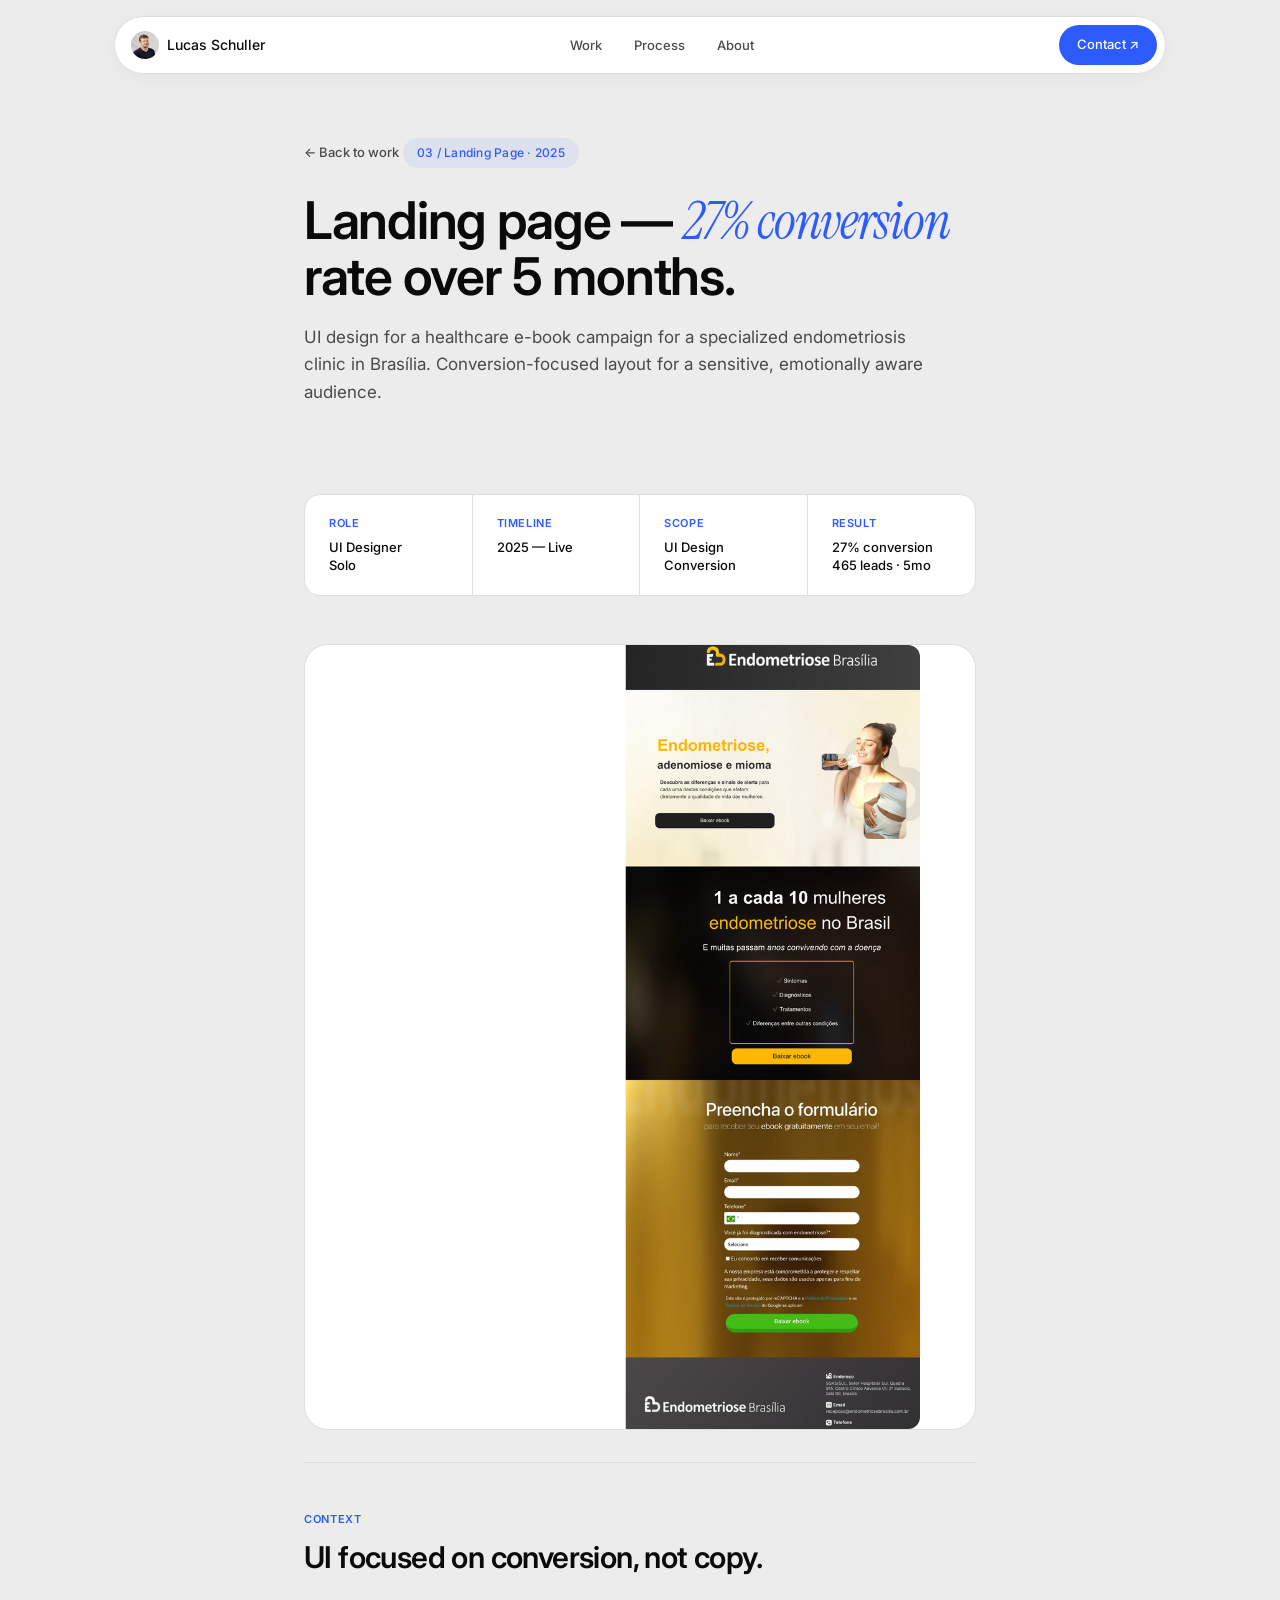
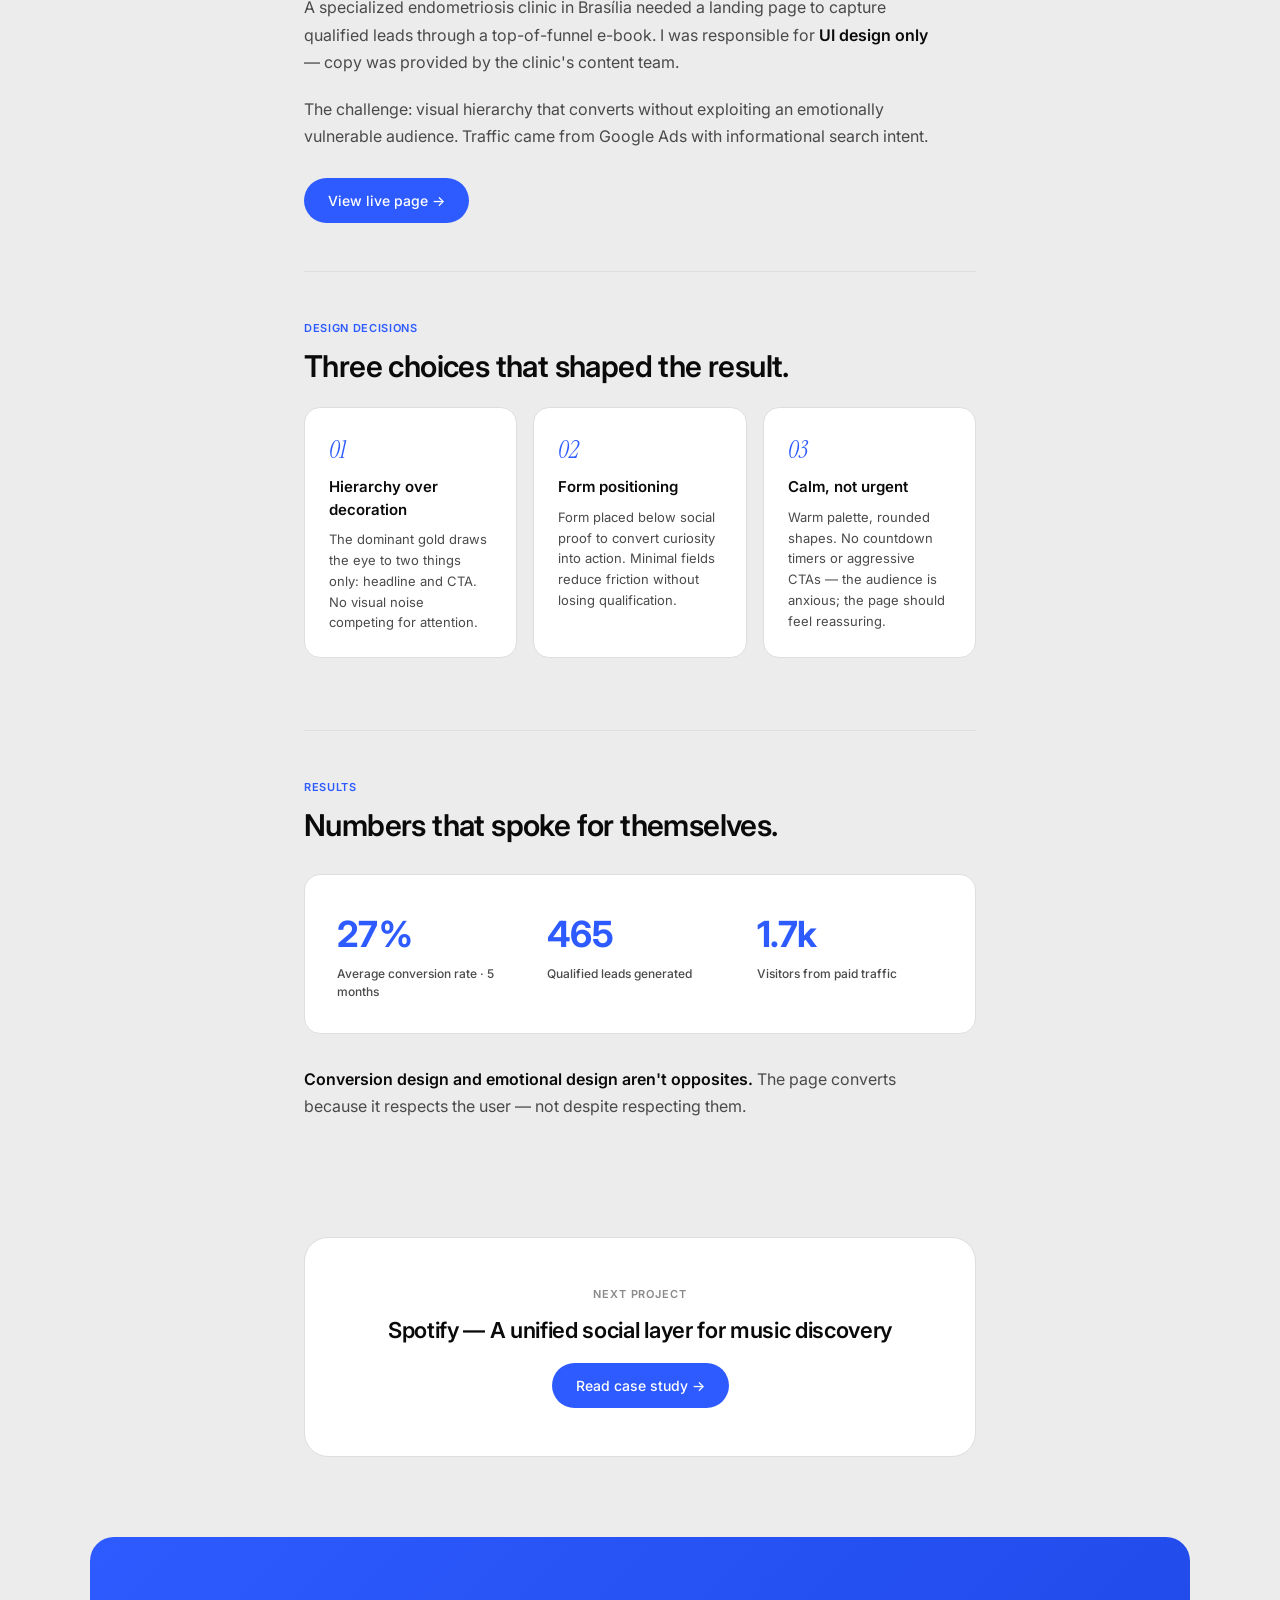
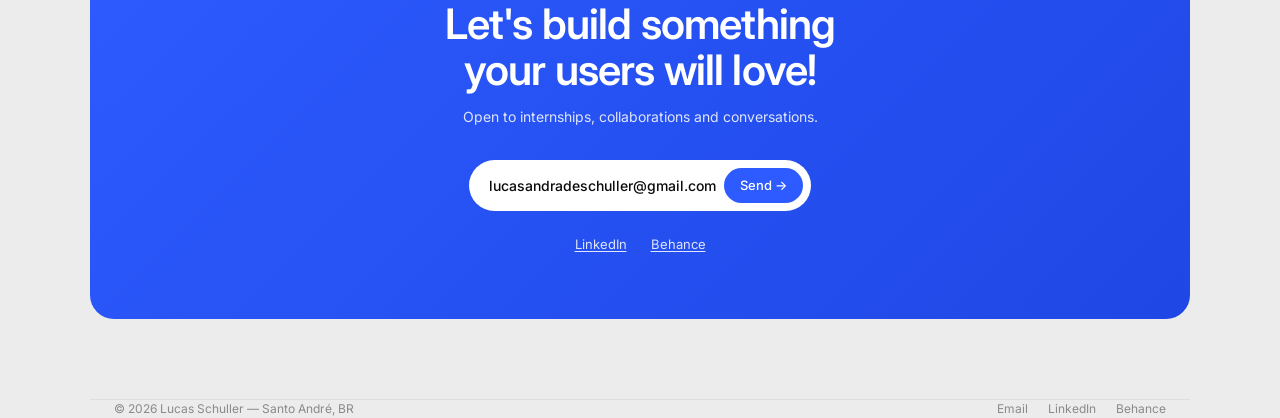
==== commit 8bdc38e3: "Update case-endometriose.html" ====
--- a/case-endometriose.html
+++ b/case-endometriose.html
@@ -6,7 +6,6 @@
 <title>Endo Clinic — Lucas Schuller</title>
 <link href="https://fonts.googleapis.com/css2?family=Inter:ital,wght@0,300;0,400;0,500;0,600;0,700;0,800;1,400&family=Instrument+Serif:ital@0;1&display=swap" rel="stylesheet">
 <link rel="stylesheet" href="case.css">
-
 </head>
 <body>
 
@@ -38,7 +37,11 @@
     <div class="info-cell"><p class="info-label">Scope</p><p class="info-val">UI Design<br>Conversion</p></div>
     <div class="info-cell"><p class="info-label">Result</p><p class="info-val">27% conversion<br>465 leads · 5mo</p></div>
   </div>
-  <div class="hero-visual"><img src="assets/endo-lp-clean.png" alt="Endometriose LP"></div>
+
+  <div class="hero-visual" style="display:flex;justify-content:center;align-items:center;width:100%;max-width:100%;margin:2rem 0;">
+    <img src="assets/endo-lp-clean.png" alt="Endometriose LP" style="width:100%;max-width:560px;height:auto;display:block;border-radius:12px;">
+  </div>
+
   <div class="case-section">
     <p class="cs-label">Context</p>
     <h2 class="cs-title">UI focused on conversion, not copy.</h2>
@@ -98,4 +101,5 @@
   document.getElementById('nav-bar').classList.toggle('scrolled', window.scrollY > 40);
 });
 </script>
-</body></html>+</body>
+</html>
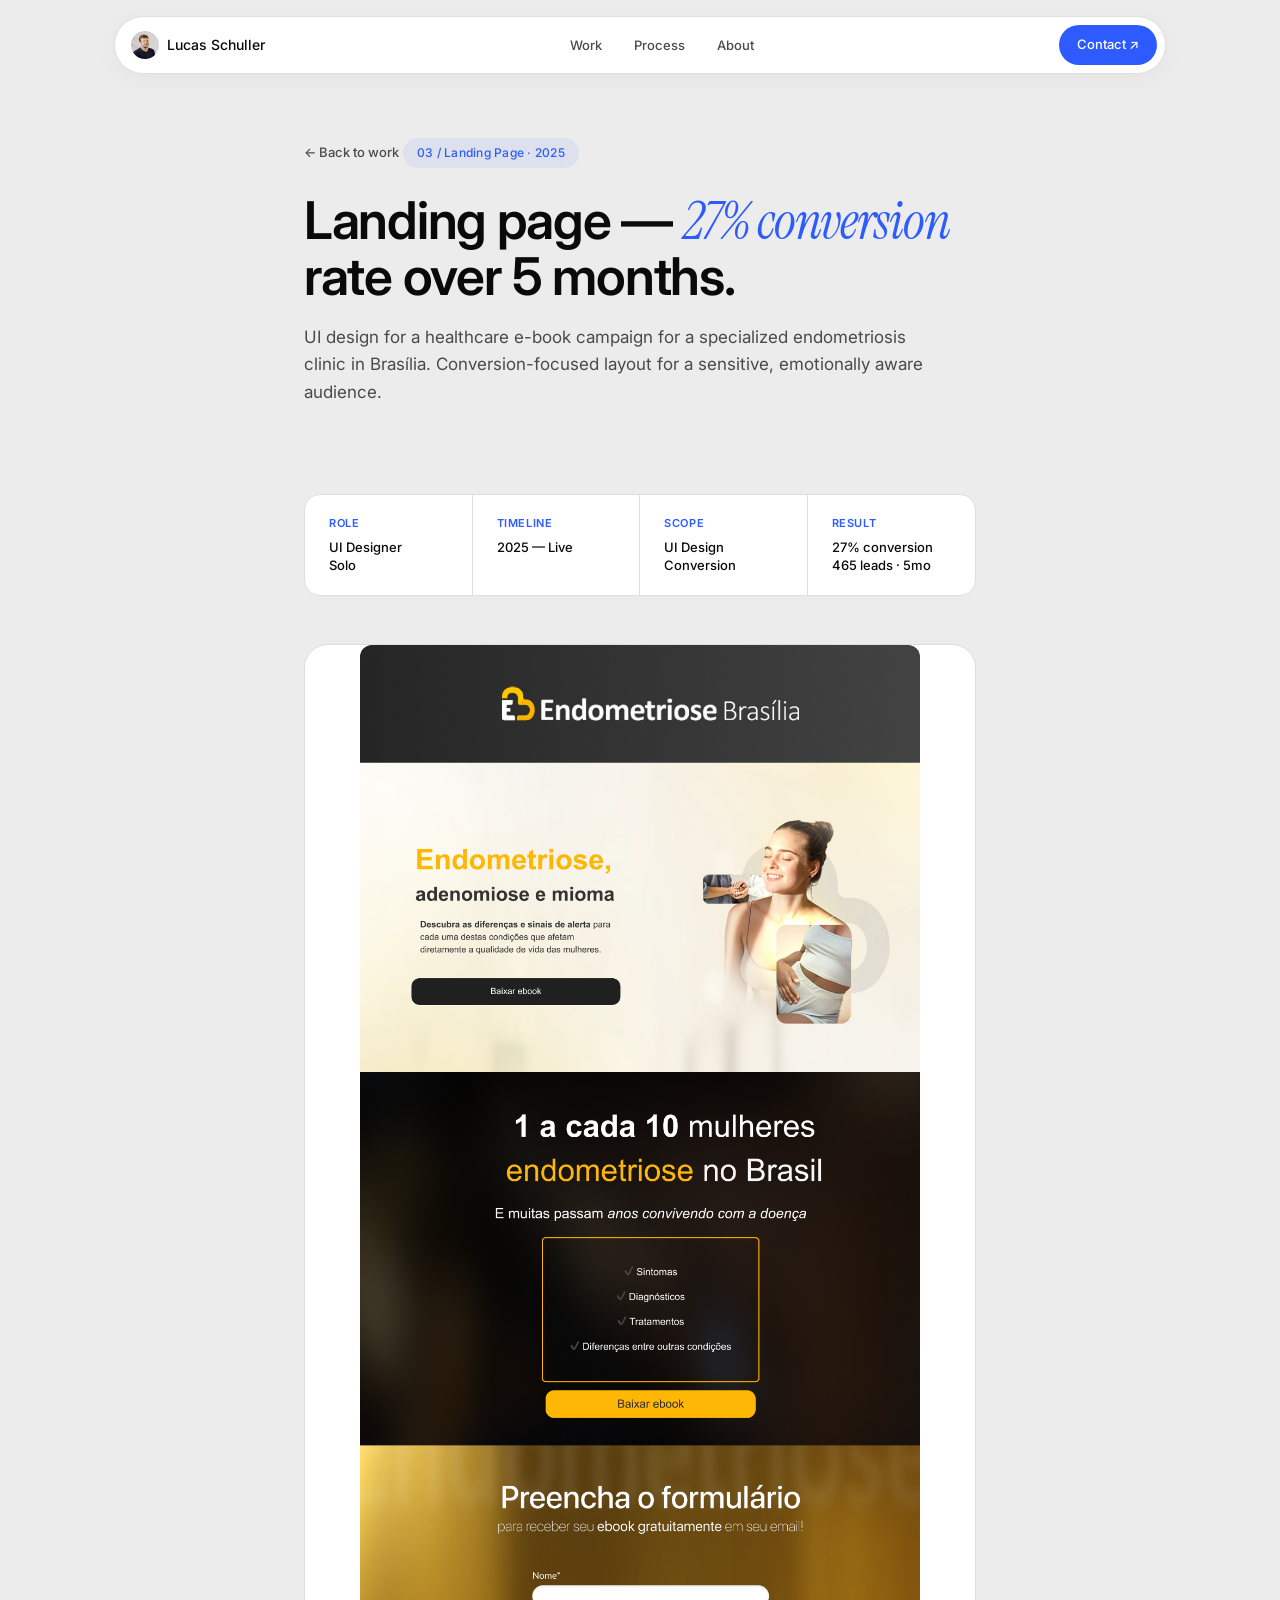
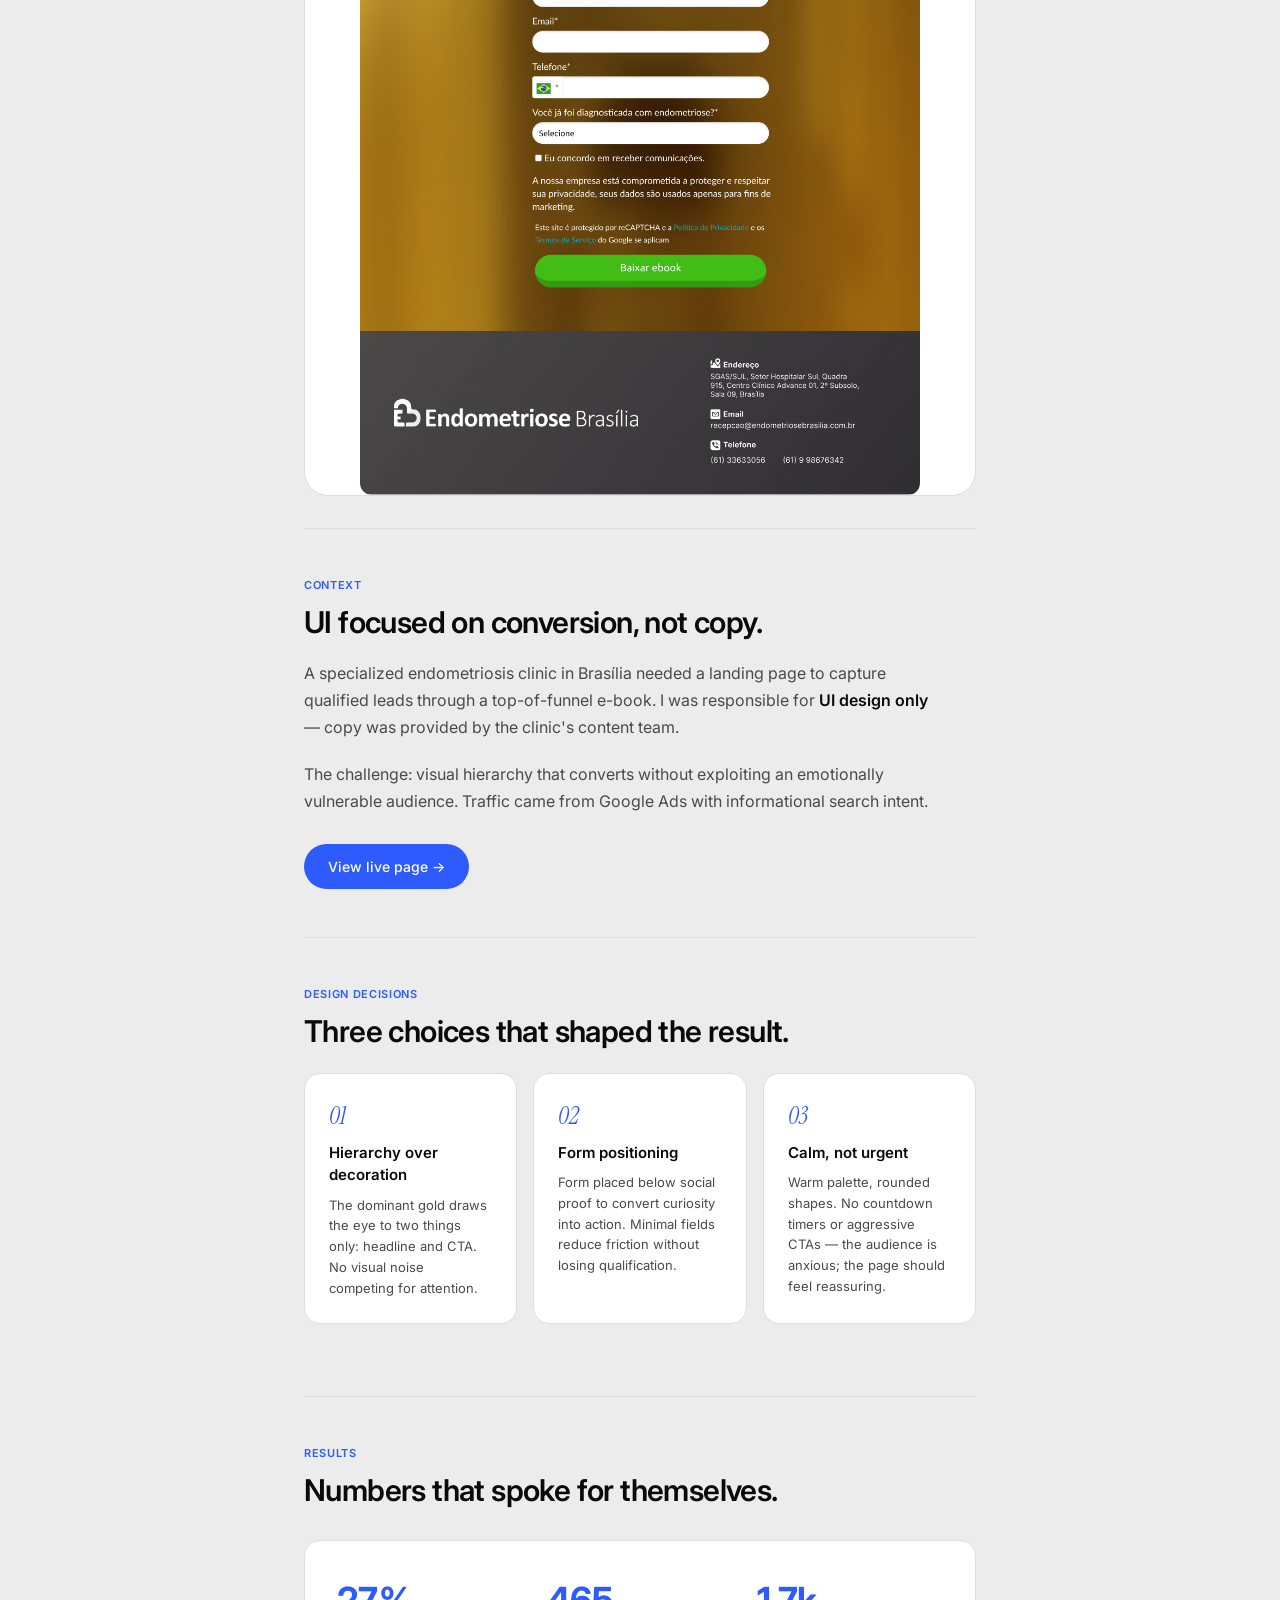
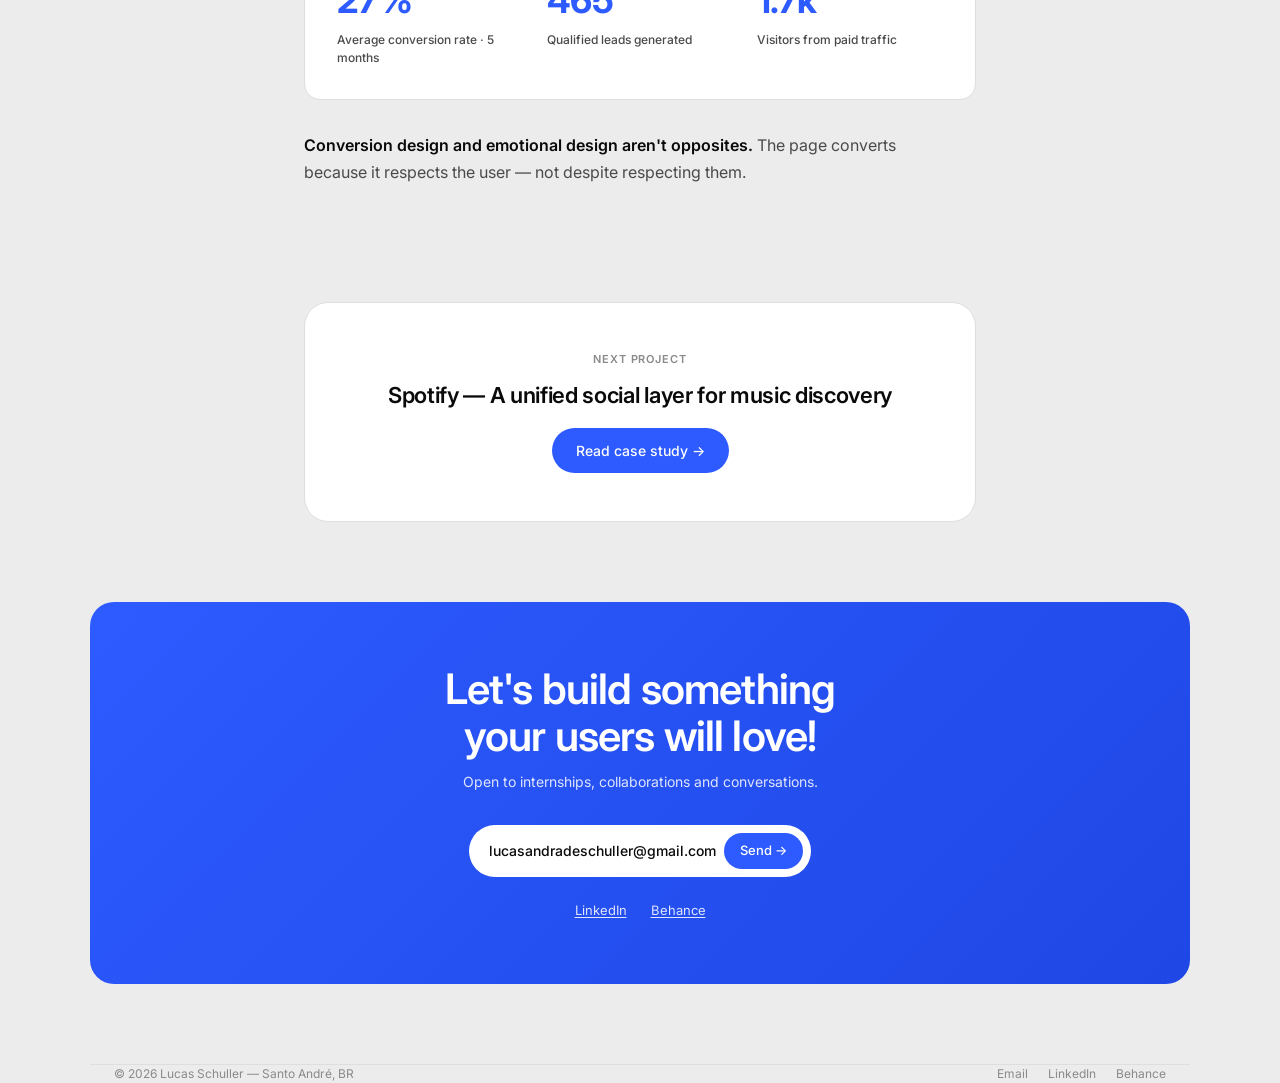
==== commit 7a13e9c9: "Update case-endometriose.html" ====
--- a/case-endometriose.html
+++ b/case-endometriose.html
@@ -39,7 +39,7 @@
   </div>
 
   <div class="hero-visual" style="display:flex;justify-content:center;align-items:center;width:100%;max-width:100%;margin:2rem 0;">
-    <img src="assets/endo-lp-clean.png" alt="Endometriose LP" style="width:100%;max-width:560px;height:auto;display:block;border-radius:12px;">
+    <img src="assets/endo-lp-clean.png.png" alt="Endometriose LP" style="width:100%;max-width:560px;height:auto;display:block;border-radius:12px;">
   </div>
 
   <div class="case-section">
